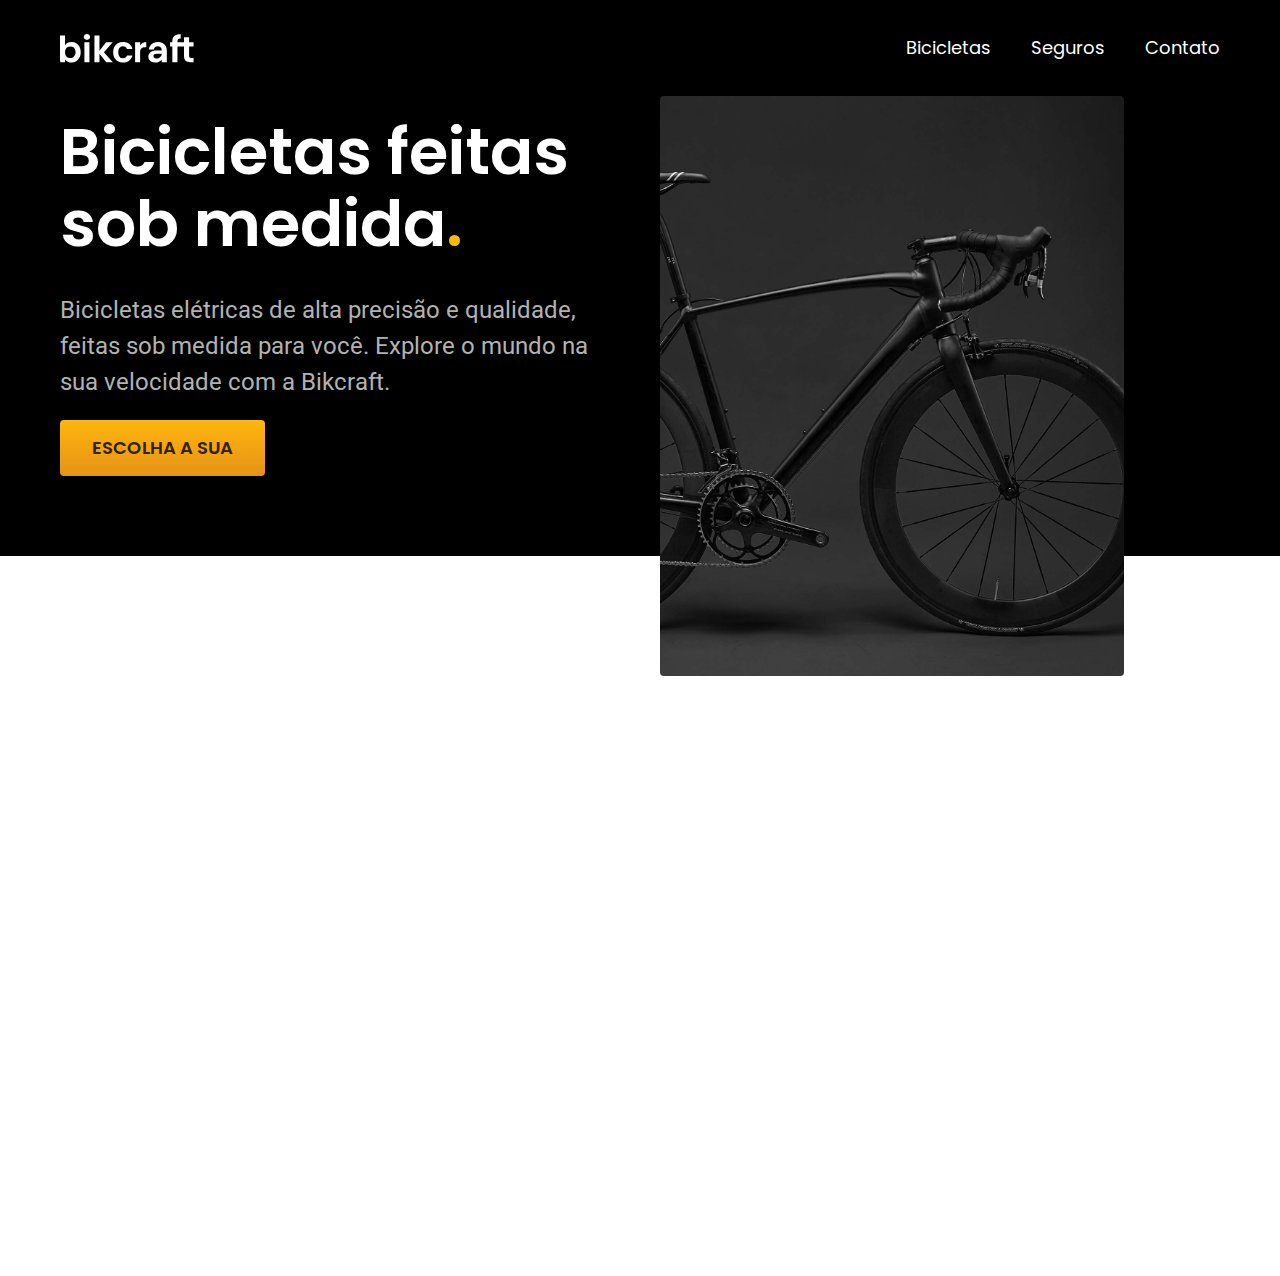
==== index.html @ 42b2ce9c "responsividade | classes utilitarias" ====
<!DOCTYPE html>

<html lang="pt-br">

<head>
  <meta charset="UTF-8">
  <meta name="viewport" content="width=device-width, initial-sacel=1.0">

  <title>Bikcraft - Bicicletas Elétricas</title>
  <meta name="description" content="Bicicletas elétricas de alta precisão e qualidade, feitas sob medida para o cliente. Explore o mundo na sua velocidade 
  com o Bikcraft.">

  <link rel="stylesheet" href="./css/style.css">
  <link rel="preconnect" href="https://fonts.googleapis.com">
  <link rel="preconnect" href="https://fonts.gstatic.com" crossorigin>
  <link href="https://fonts.googleapis.com/css2?family=Fira+Sans:wght@400;700&family=Open+Sans:ital,wght@1,300&family=Poppins:wght@400;600&family=Roboto:wght@400;500&display=swap" rel="stylesheet">
</head>

<body>
  <header class="header-bg">
    <div class="header">
      <a href="./">
        <img src="./img/bikcraft.svg" alt="Bikcraft">
      </a>
      <nav aria-label="primaria">
        <ul class="header-menu font-1-m cor-0">
          <li><a href="./bicicletas.html">Bicicletas</a></li>
          <li><a href="./seguros.html">Seguros</a></li>
          <li><a href="./contato.html">Contato</a></li>
        </ul>
      </nav>
    </div>
  </header>

  <main class="introducao-bg">
    <div class="introducao">
      <div class="introducao-conteudo">
        <h1 class="font-1-xxl cor-0">Bicicletas feitas sob medida<span class="cor-p1">.</span></h1>
        <p class="font-2-l cor-5">Bicicletas elétricas de alta precisão e qualidade, feitas sob medida para você. Explore o mundo na sua velocidade com a Bikcraft.</p>
        <a class="botao" href="./bicicletas">Escolha a sua</a>
      </div>
      <div>
        <img src="./img/fotos/introducao.jpg" alt="Bicicleta elétrica preta.">
      </div>
    </div>
  </main>

</body>

</html>
---- css/style.css ----
@import "./global/global.css";
@import "./utilidades/tipografia.css";
@import "./utilidades/cores.css";

@import "./global/header.css";

/* Utilidades */
@import "./utilidades/componentes.css";


/* Home */
@import "./home/introducao.css";
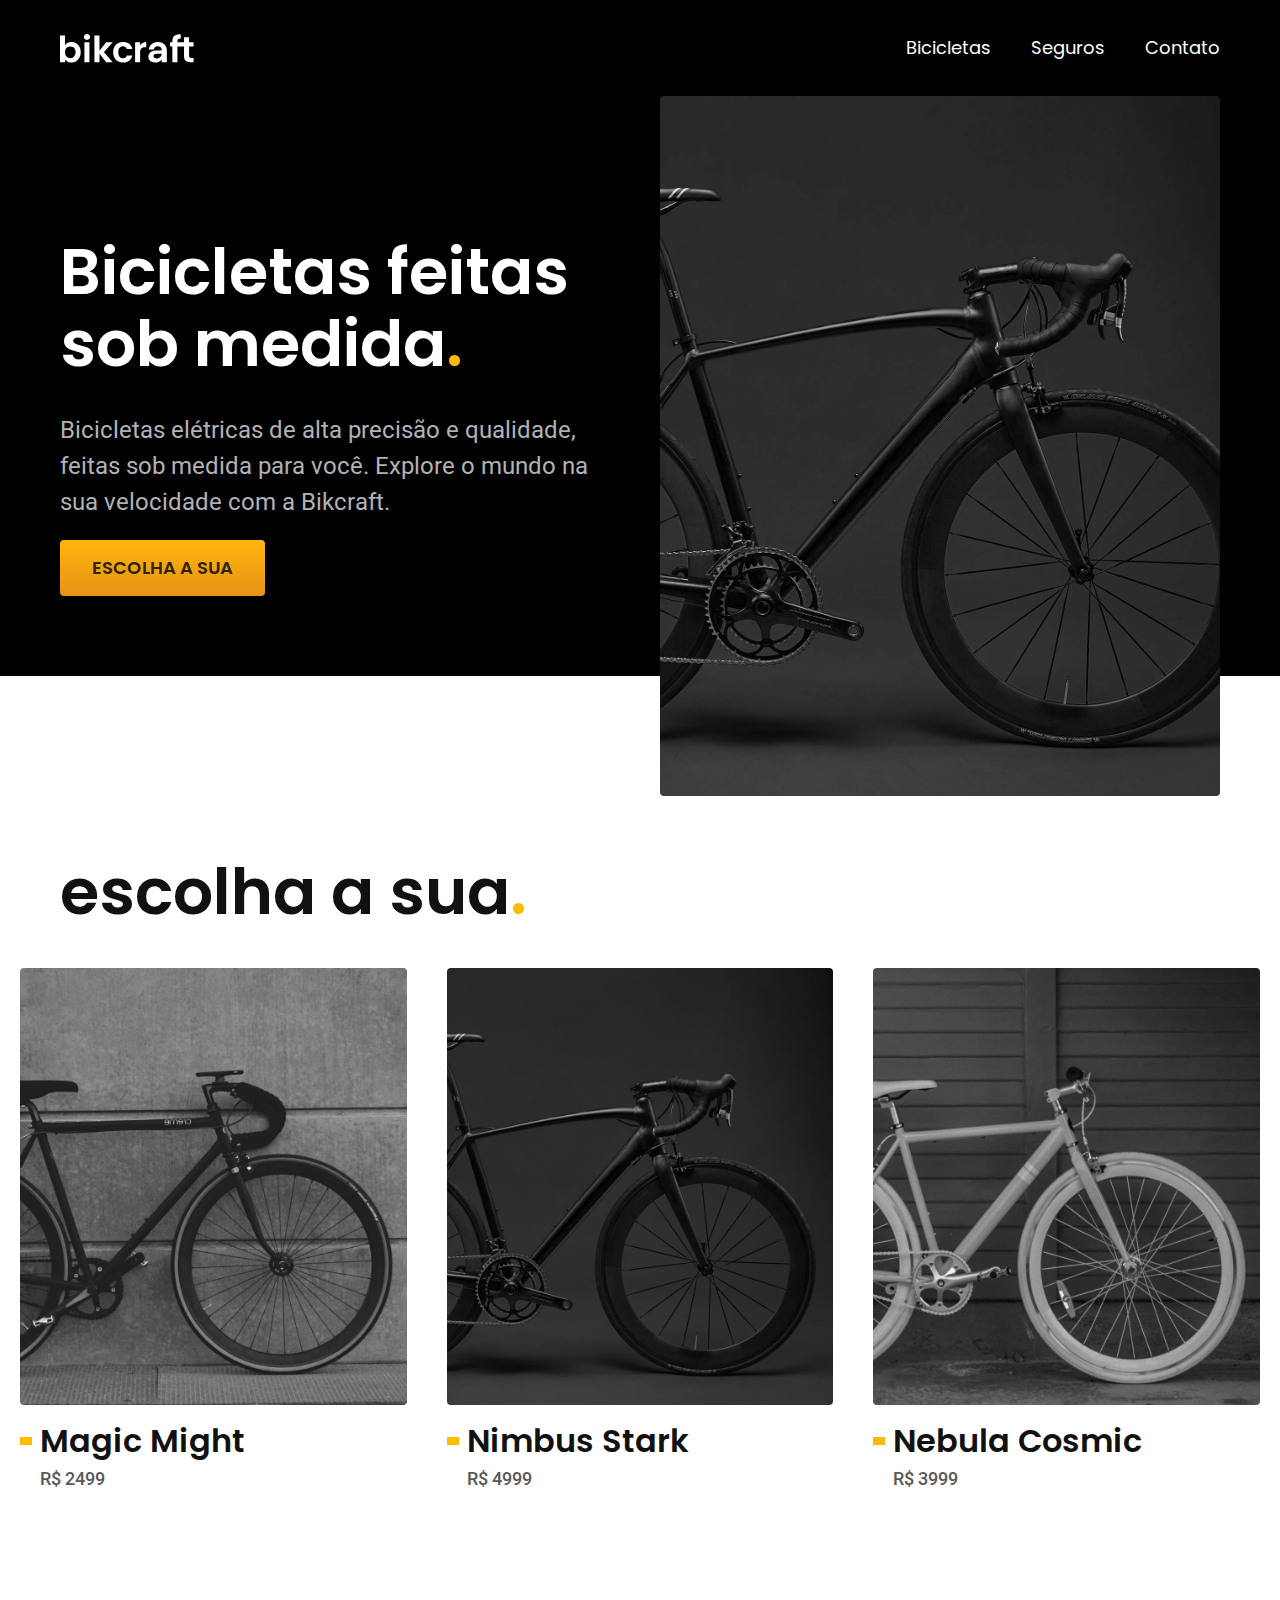
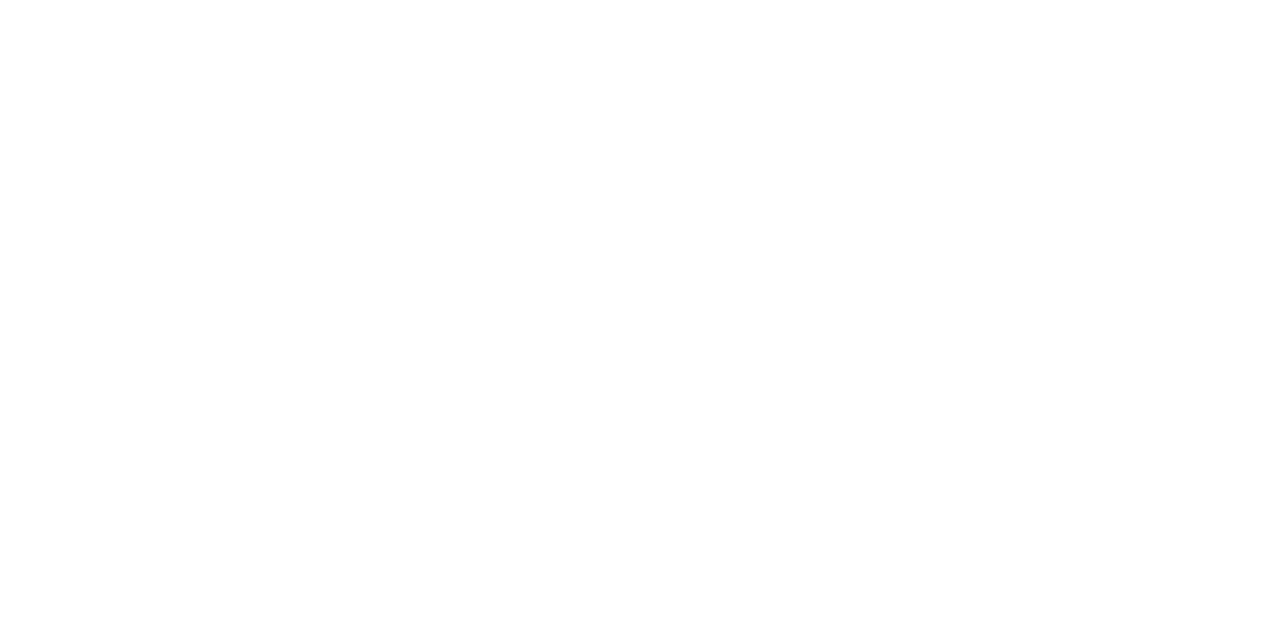
==== commit 31c403ea: "bicicletas-lista" ====
--- a/index.html
+++ b/index.html
@@ -45,6 +45,34 @@
     </div>
   </main>
 
+  <article class="bicicletas-lista">
+    <h2 class="font-1-xxl">escolha a sua<span class="cor-p1">.</span></h2>
+
+    <ul>
+      <li>
+        <a href="./bicicletas/magic.html">
+          <img src="./img/bicicletas/magic-home.jpg" alt="Bicicleta preta">
+          <h3 class="font-1-xl">Magic Might</h3>
+          <span class="font-2-m cor-8">R$ 2499</span>
+        </a>
+      </li>
+      <li>
+        <a href="./bicicletas/nimbus.html">
+          <img src="./img/bicicletas/nimbus-home.jpg" alt="Bicicleta preta">
+          <h3 class="font-1-xl">Nimbus Stark</h3>
+          <span class="font-2-m cor-8">R$ 4999</span>
+        </a>
+      </li>
+      <li>
+        <a href="./bicicletas/nebula.html">
+          <img src="./img/bicicletas/nebula-home.jpg" alt="Bicicleta preta">
+          <h3 class="font-1-xl">Nebula Cosmic</h3>
+          <span class="font-2-m cor-8">R$ 3999</span>
+        </a>
+      </li>
+    </ul>
+  </article>
+
 </body>
 
 </html>--- a/css/style.css
+++ b/css/style.css
@@ -7,6 +7,8 @@
 /* Utilidades */
 @import "./utilidades/componentes.css";
 
+/* Home */
+@import "./home/introducao.css";
 
-/* Home */
-@import "./home/introducao.css";+/* Bicicletas */
+@import "./bicicletas/bicicletas-lista.css"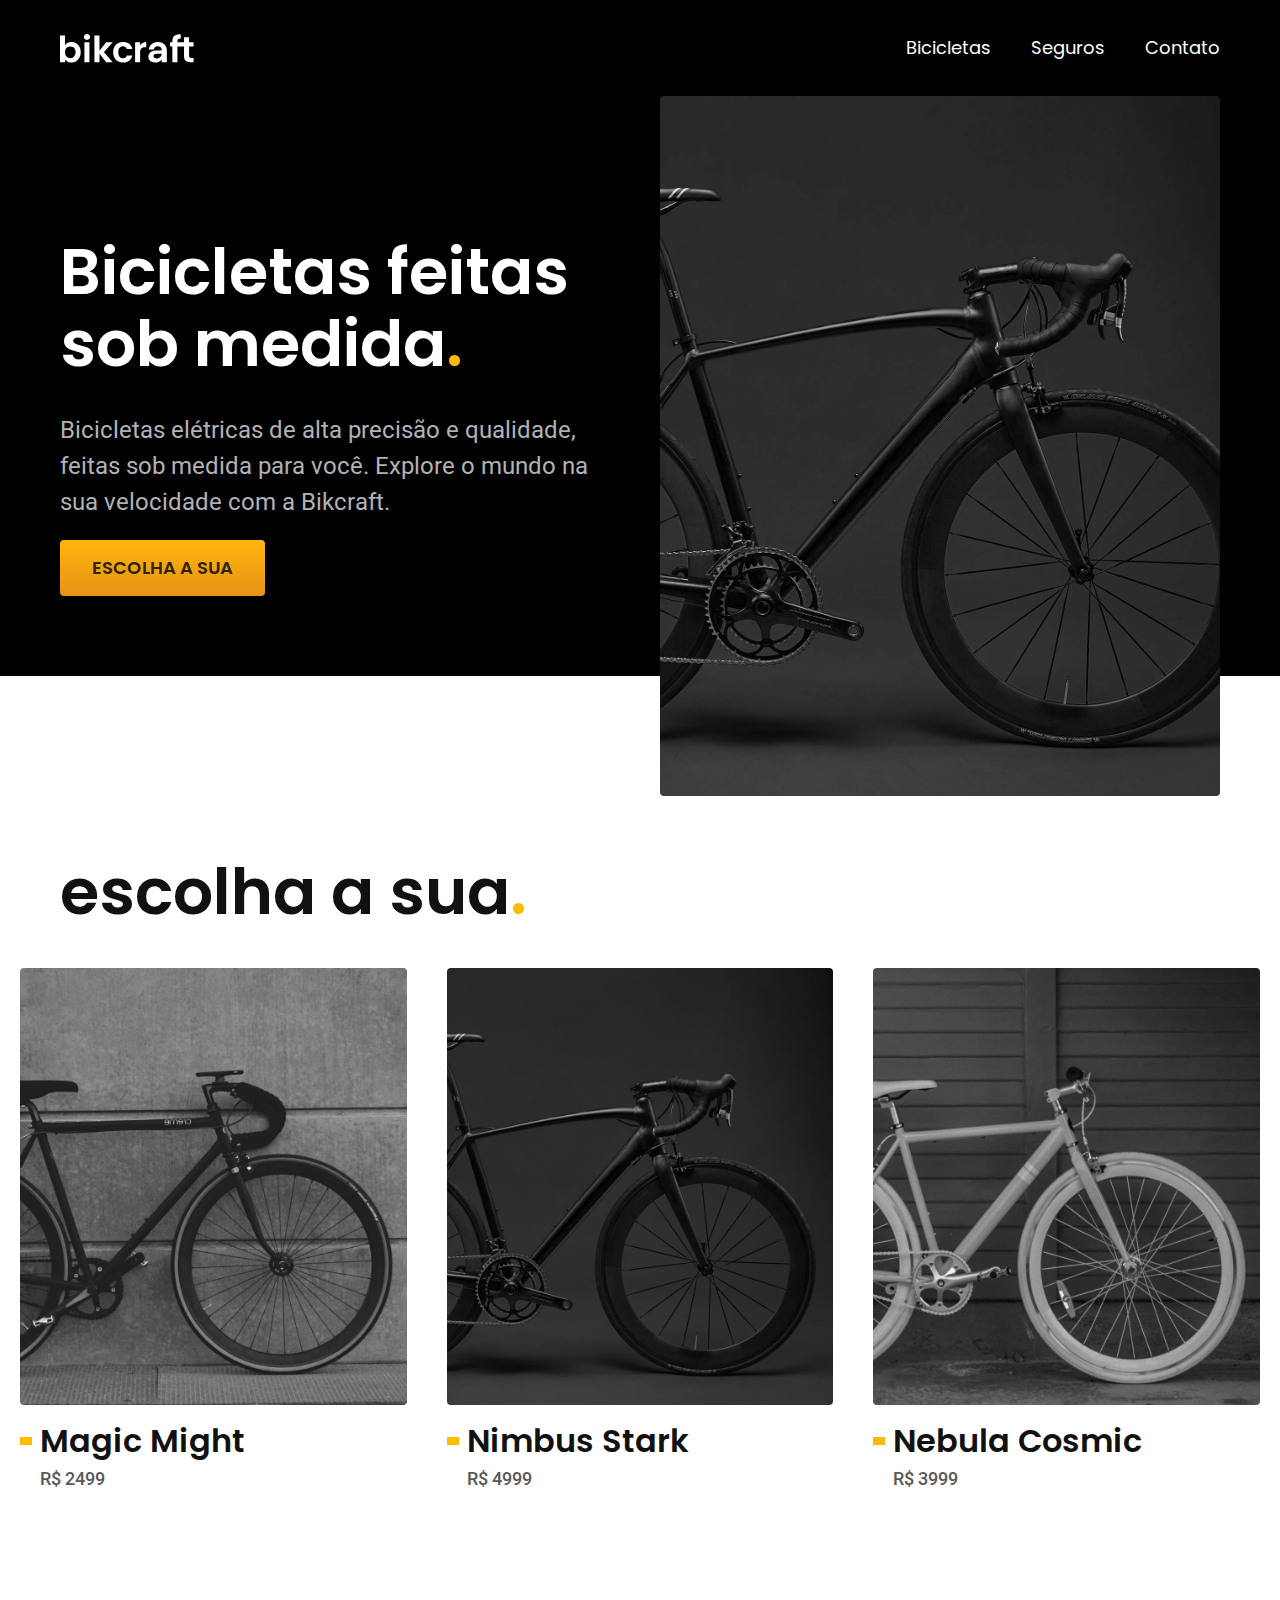
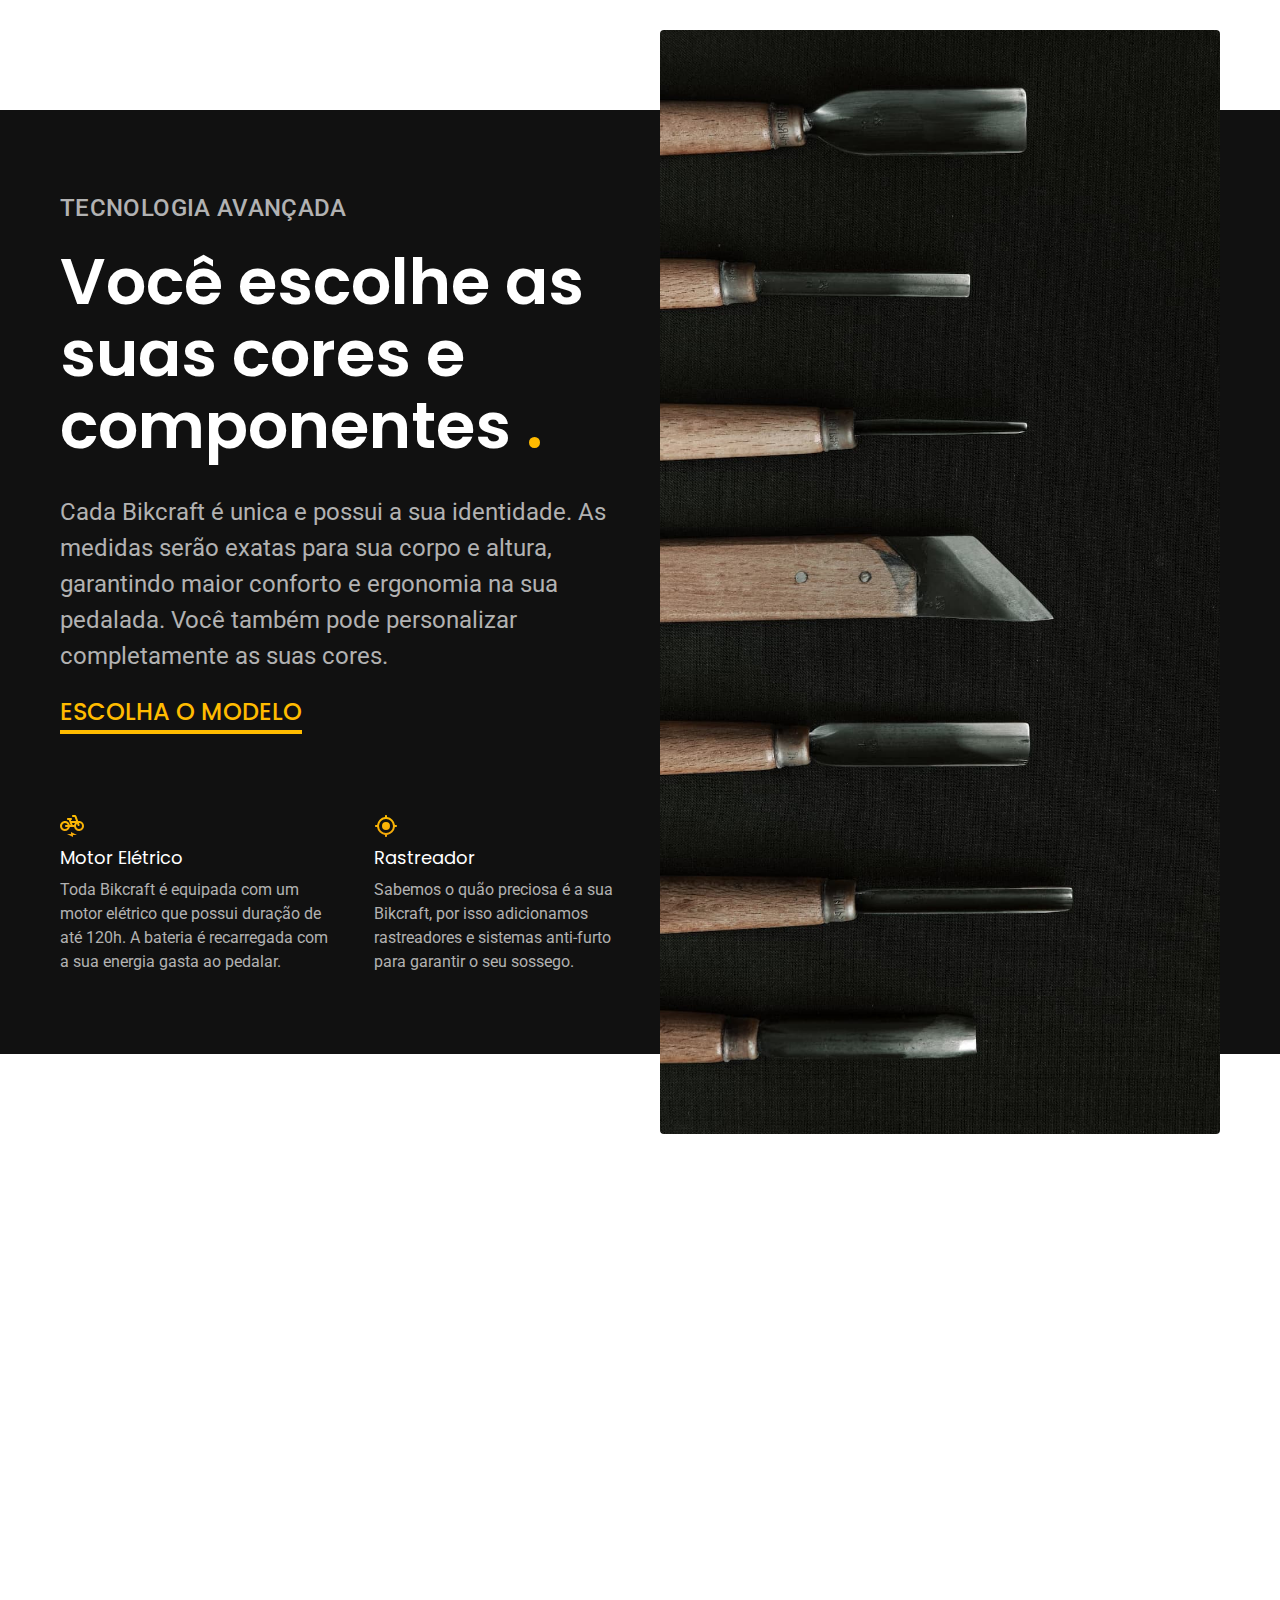
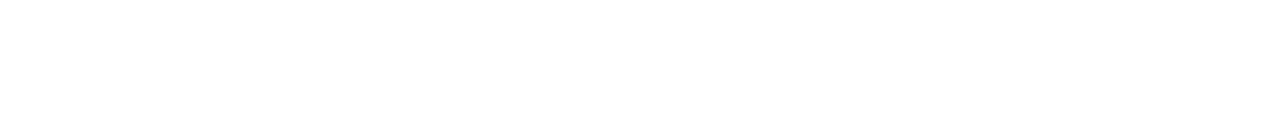
==== commit f182b1fc: "seção tecnologia" ====
--- a/index.html
+++ b/index.html
@@ -18,7 +18,7 @@
 
 <body>
   <header class="header-bg">
-    <div class="header">
+    <div class="header container">
       <a href="./">
         <img src="./img/bikcraft.svg" alt="Bikcraft">
       </a>
@@ -33,7 +33,7 @@
   </header>
 
   <main class="introducao-bg">
-    <div class="introducao">
+    <div class="container introducao">
       <div class="introducao-conteudo">
         <h1 class="font-1-xxl cor-0">Bicicletas feitas sob medida<span class="cor-p1">.</span></h1>
         <p class="font-2-l cor-5">Bicicletas elétricas de alta precisão e qualidade, feitas sob medida para você. Explore o mundo na sua velocidade com a Bikcraft.</p>
@@ -46,7 +46,7 @@
   </main>
 
   <article class="bicicletas-lista">
-    <h2 class="font-1-xxl">escolha a sua<span class="cor-p1">.</span></h2>
+    <h2 class="container font-1-xxl">escolha a sua<span class="cor-p1">.</span></h2>
 
     <ul>
       <li>
@@ -73,6 +73,33 @@
     </ul>
   </article>
 
+  <article class="tecnologia-bg">
+    <div class="tecnologia container">
+      <div class="tecnologia-conteudo">
+        <span class="font-2-l-b cor-5">Tecnologia Avançada</span>
+        <h2 class="font-1-xxl cor-0">Você escolhe as suas cores e componentes <span class="cor-p1">.</span></h2>
+        <p class="font-2-l cor-5">Cada Bikcraft é unica e possui a sua identidade. As medidas serão exatas para sua corpo e altura, garantindo maior conforto e ergonomia na sua pedalada. Você também pode personalizar completamente as suas cores.</p>
+        <a class="link" href="./bicicletas.html">Escolha o modelo</a>
+        <div class="tecnologia-vantagens">
+          <div>
+            <img src="./img/icones/eletrica.svg" alt="">
+            <h3 class="font-1-m cor-0">Motor Elétrico</h3>
+            <p class="font-2-s cor-5">Toda Bikcraft é equipada com um motor elétrico que possui duração de até 120h. A bateria é recarregada com a sua energia gasta ao pedalar.</p>
+          </div>
+          <div>
+            <img src="./img/icones/rastreador.svg" alt="">
+            <h3 class="font-1-m cor-0">Rastreador</h3>
+            <p class="font-2-s cor-5">Sabemos o quão preciosa é a sua Bikcraft, por isso adicionamos rastreadores e sistemas anti-furto para garantir o seu sossego.</p>
+          </div>
+        </div>
+      </div>
+      <div class="tecnologia-imagem">
+        <img src="./img/fotos/tecnologia.jpg" alt="">
+      </div>
+    </div>
+
+  </article>
+
 </body>
 
 </html>--- a/css/style.css
+++ b/css/style.css
@@ -9,6 +9,7 @@
 
 /* Home */
 @import "./home/introducao.css";
+@import "./home/tecnologia.css";
 
 /* Bicicletas */
-@import "./bicicletas/bicicletas-lista.css"+@import "./bicicletas/bicicletas-lista.css";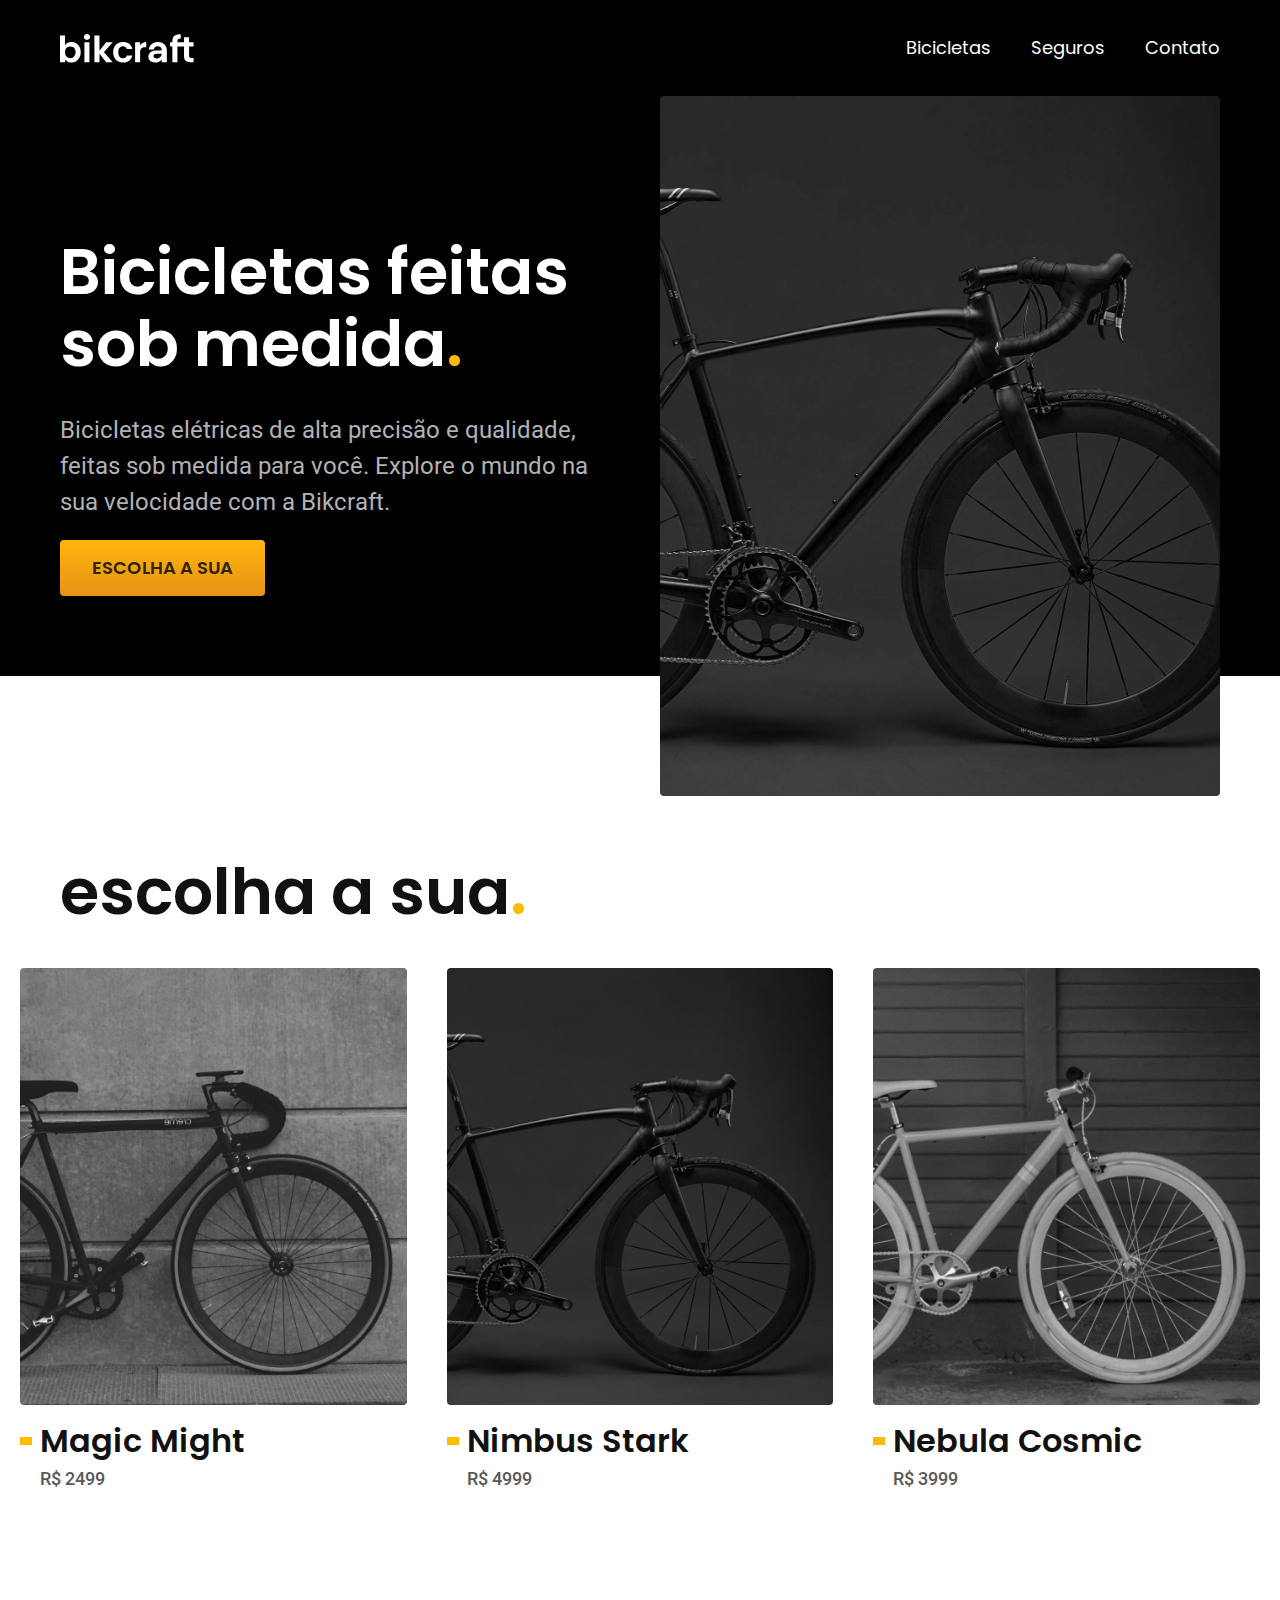
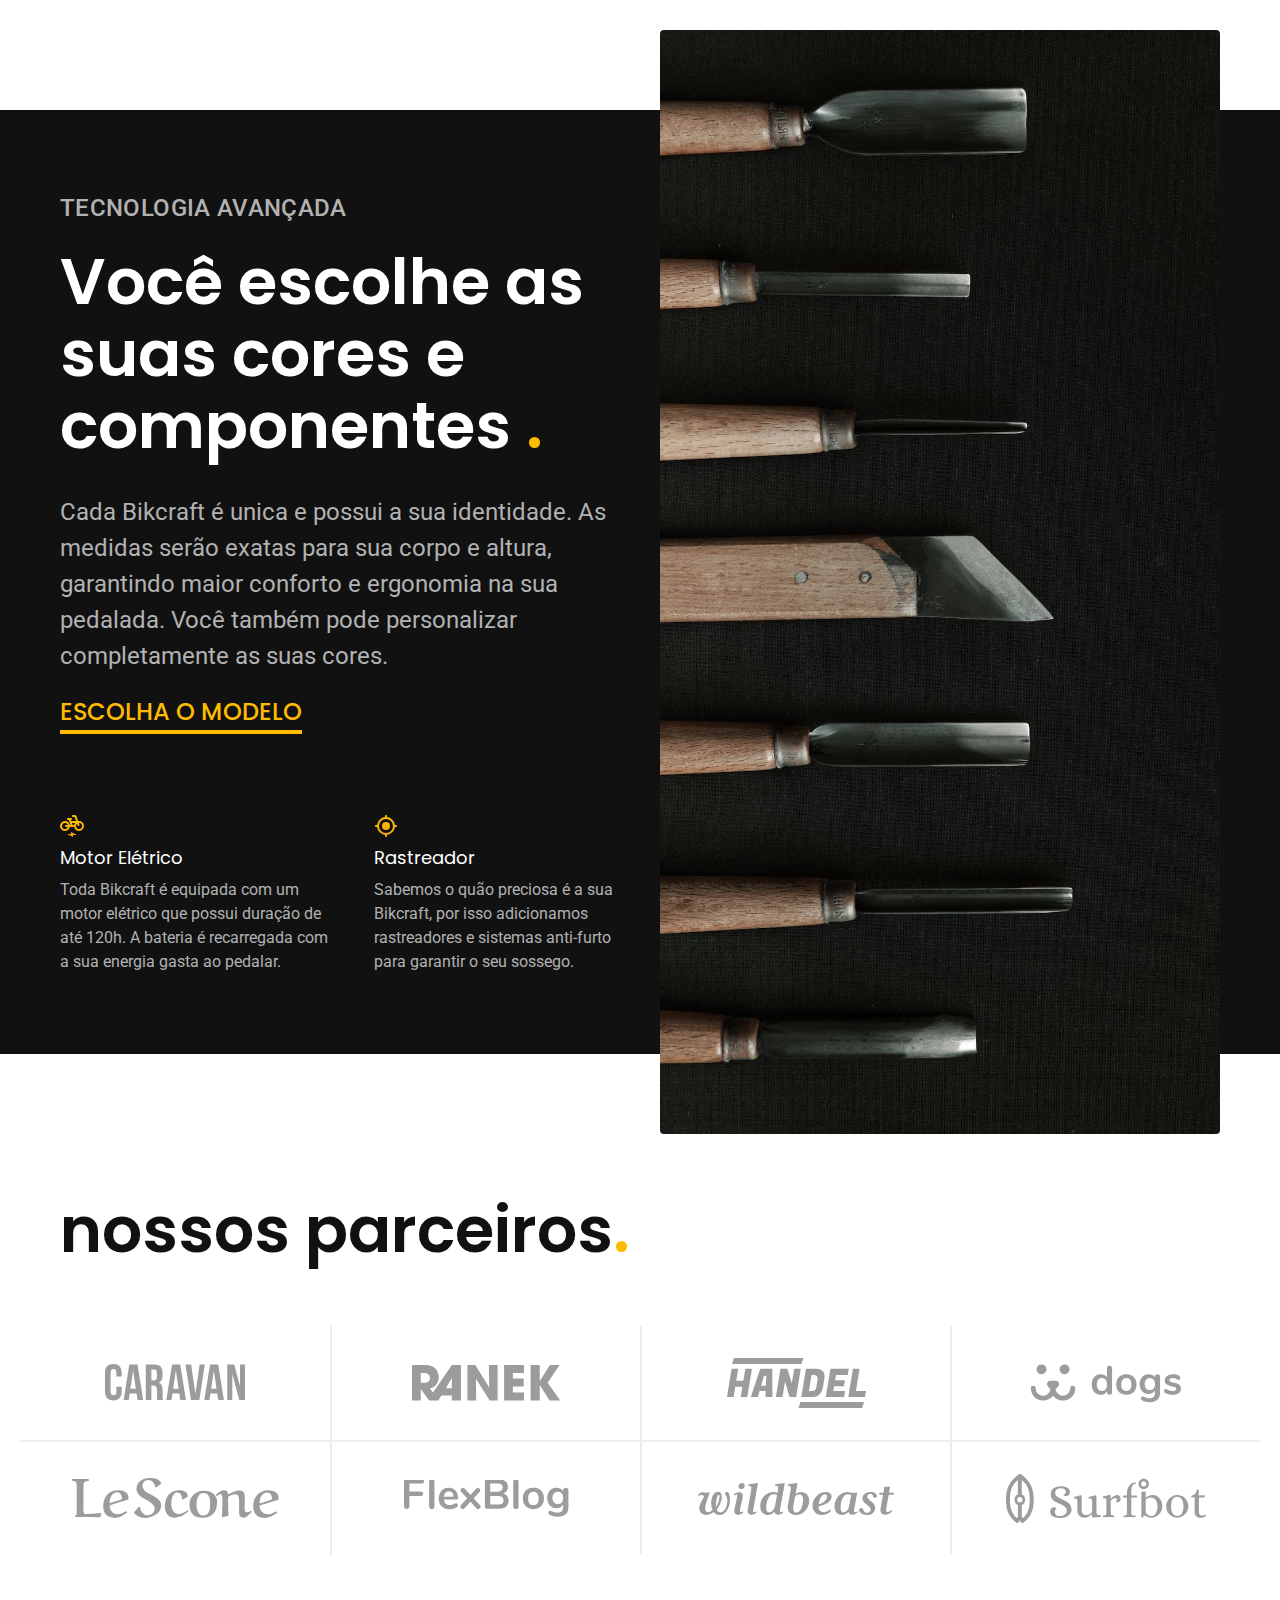
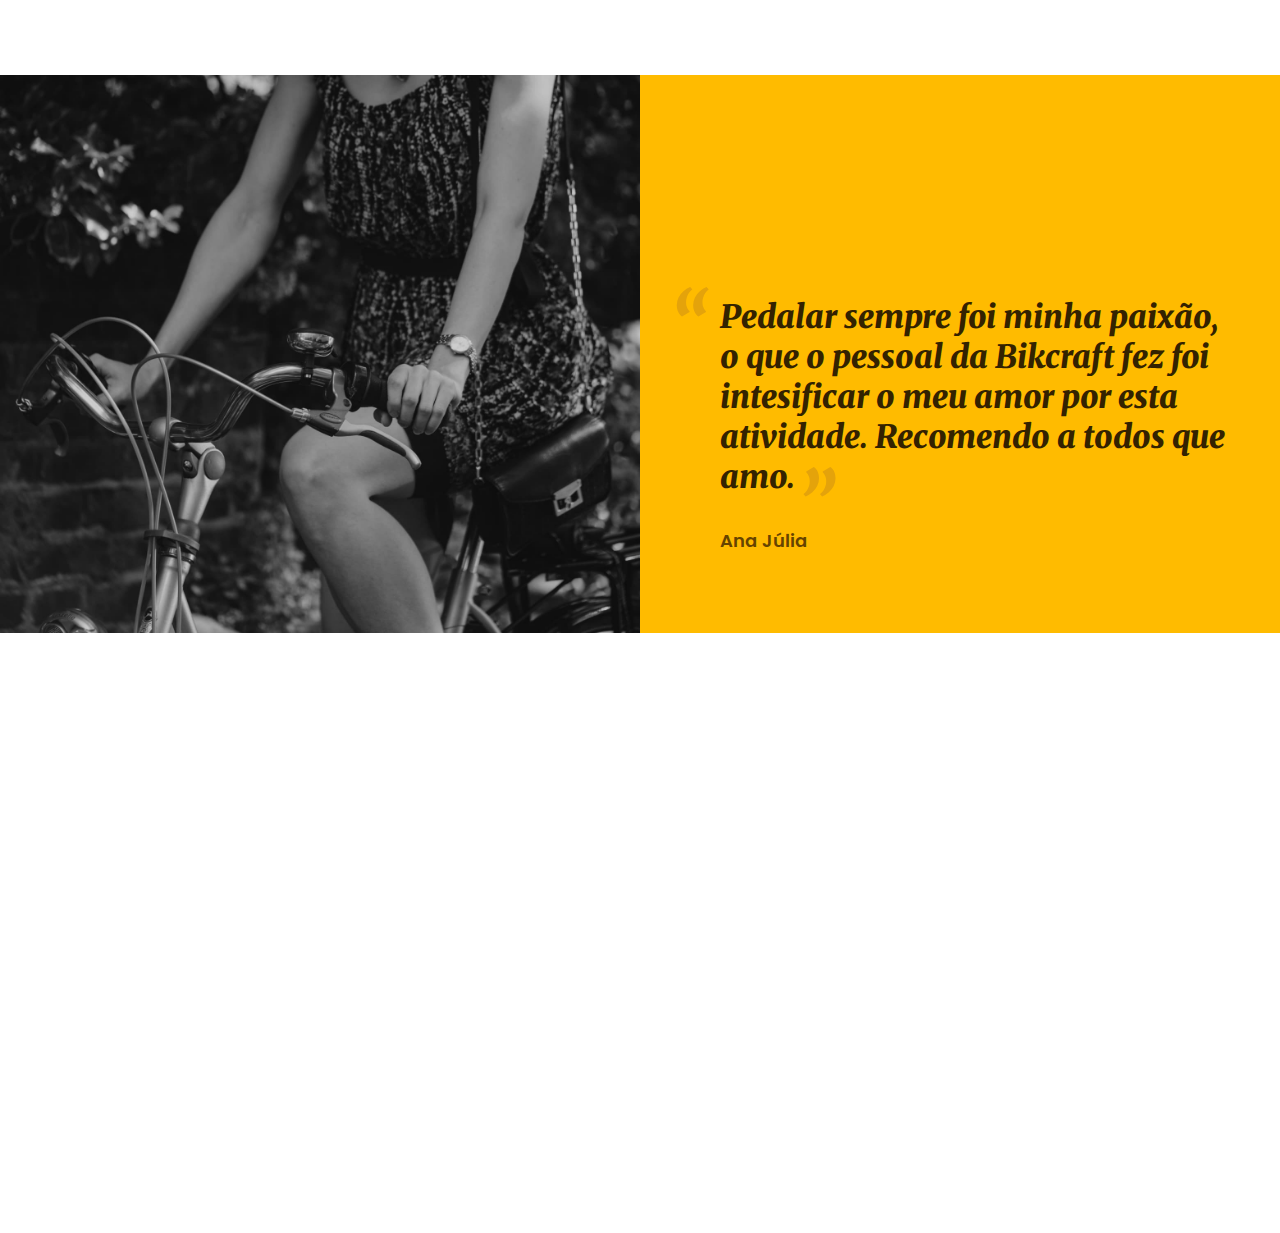
==== commit 4424b932: "seção parceiros e depoimento" ====
--- a/index.html
+++ b/index.html
@@ -13,7 +13,7 @@
   <link rel="stylesheet" href="./css/style.css">
   <link rel="preconnect" href="https://fonts.googleapis.com">
   <link rel="preconnect" href="https://fonts.gstatic.com" crossorigin>
-  <link href="https://fonts.googleapis.com/css2?family=Fira+Sans:wght@400;700&family=Open+Sans:ital,wght@1,300&family=Poppins:wght@400;600&family=Roboto:wght@400;500&display=swap" rel="stylesheet">
+  <link href="https://fonts.googleapis.com/css2?family=Fira+Sans:wght@400;700&family=Merriweather:ital,wght@1,900&family=Open+Sans:ital,wght@1,300&family=Poppins:wght@400;600&family=Roboto:wght@400;500&display=swap" rel="stylesheet">
 </head>
 
 <body>
@@ -97,8 +97,33 @@
         <img src="./img/fotos/tecnologia.jpg" alt="">
       </div>
     </div>
+  </article>
 
-  </article>
+  <section class="parceiros" aria-label="Nossos Parceiros">
+    <h2 class="container font-1-xxl">nossos parceiros<span class="cor-p1">.</span></h2>
+    <ul>
+      <li><img src="./img/parceiros/caravan.svg" alt="caravan"></li>
+      <li><img src="./img/parceiros/ranek.svg" alt="ranek.svg"></li>
+      <li><img src="./img/parceiros/handel.svg" alt="handel.svg"></li>
+      <li><img src="./img/parceiros/dogs.svg" alt="dogs.svg"></li>
+      <li><img src="./img/parceiros/lescone.svg" alt="lescone"></li>
+      <li><img src="./img/parceiros/flexblog.svg" alt="flexblog"></li>
+      <li><img src="./img/parceiros/wildbeast.svg" alt="wildbeast"></li>
+      <li><img src="./img/parceiros/surfbot.svg" alt="surfbot.svg"></li>
+    </ul>
+  </section>
+
+  <section class="depoimento" aria-label="Depoimento">
+    <div>
+      <img src="./img/fotos/depoimento.jpg" alt="Pessoa pedalando uma bicicleta Bikcraft">
+    </div>
+    <div class="depoimento-conteudo">
+      <blockquote class="font-1-xl cor-p5">
+        <p>Pedalar sempre foi minha paixão, o que o pessoal da Bikcraft fez foi intesificar o meu amor por esta atividade. Recomendo a todos que amo.</p>
+      </blockquote>
+      <span class="font-1-m-b cor-p4">Ana Júlia</span>
+    </div>
+  </section>
 
 </body>
 
--- a/css/style.css
+++ b/css/style.css
@@ -10,6 +10,8 @@
 /* Home */
 @import "./home/introducao.css";
 @import "./home/tecnologia.css";
+@import "./home/parceiros.css";
+@import "./home/depoimento.css";
 
 /* Bicicletas */
-@import "./bicicletas/bicicletas-lista.css";+@import "./bicicletas/bicicletas-lista.css";
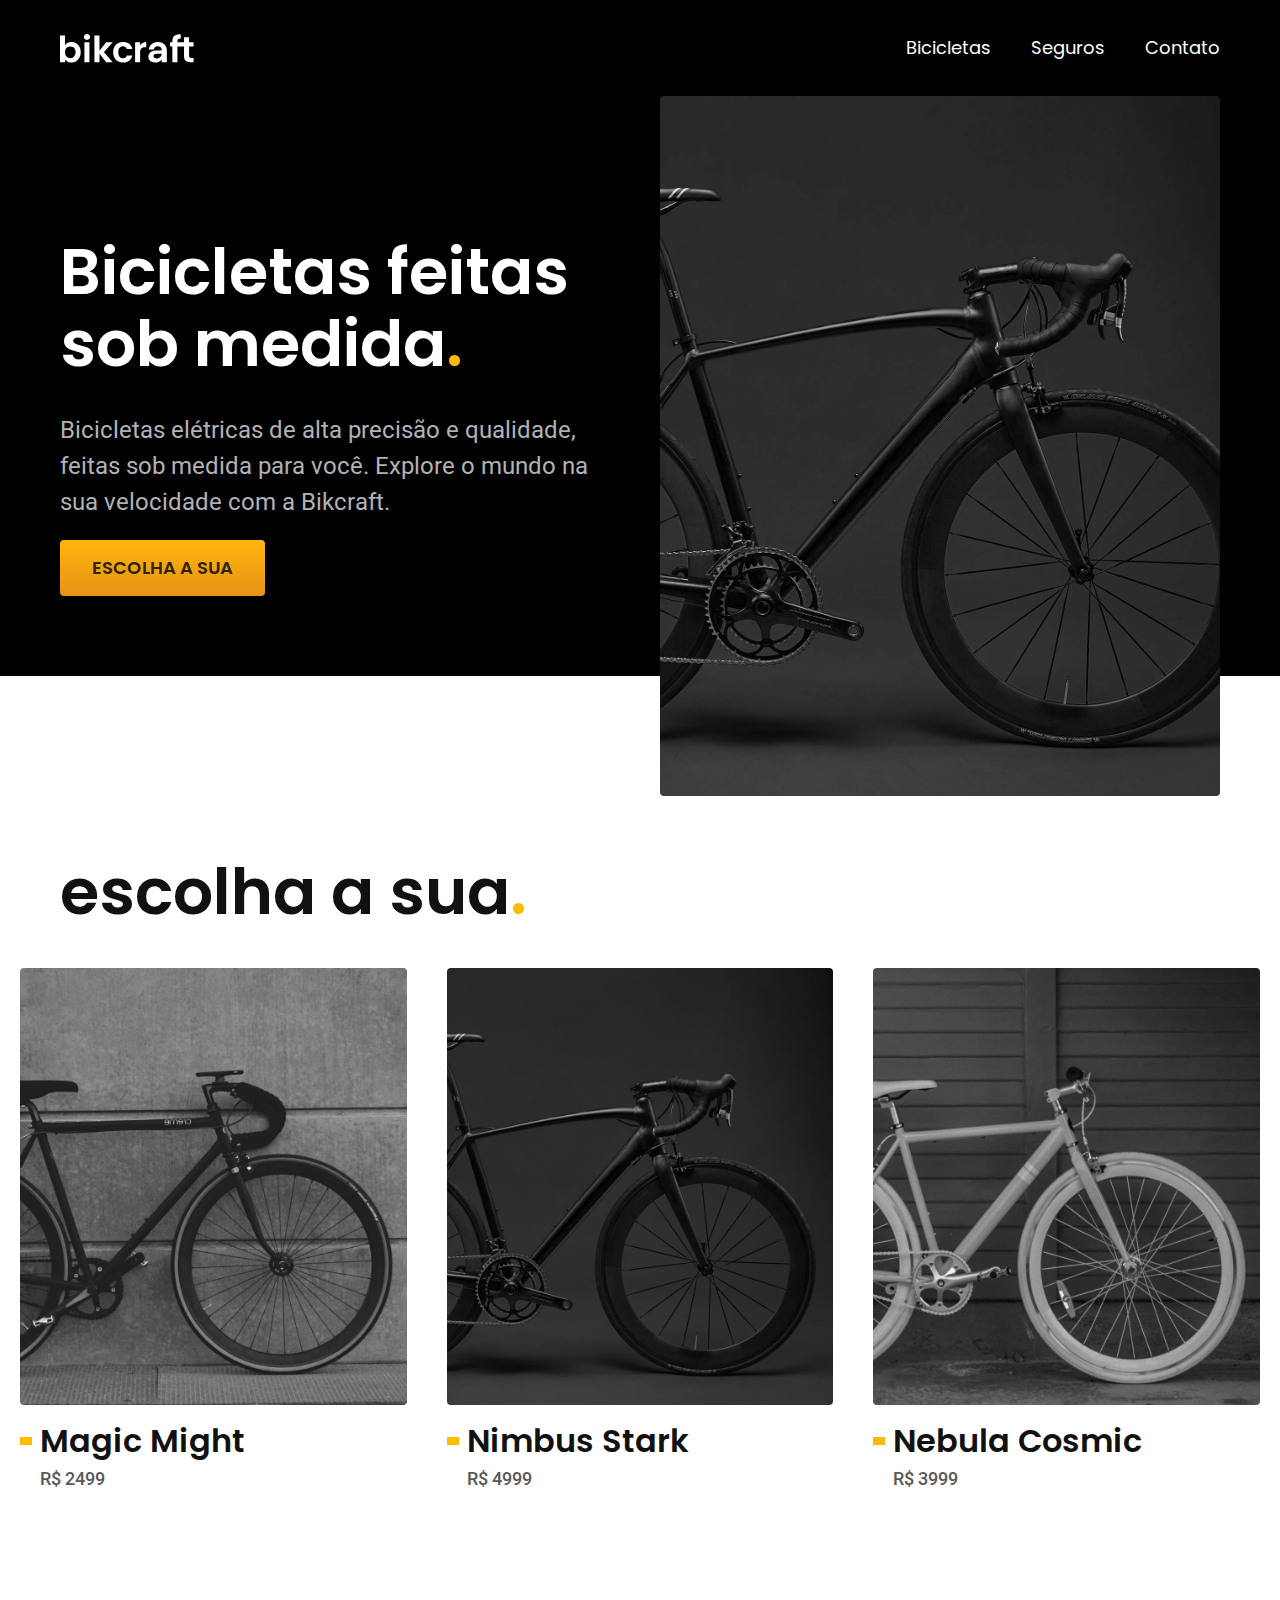
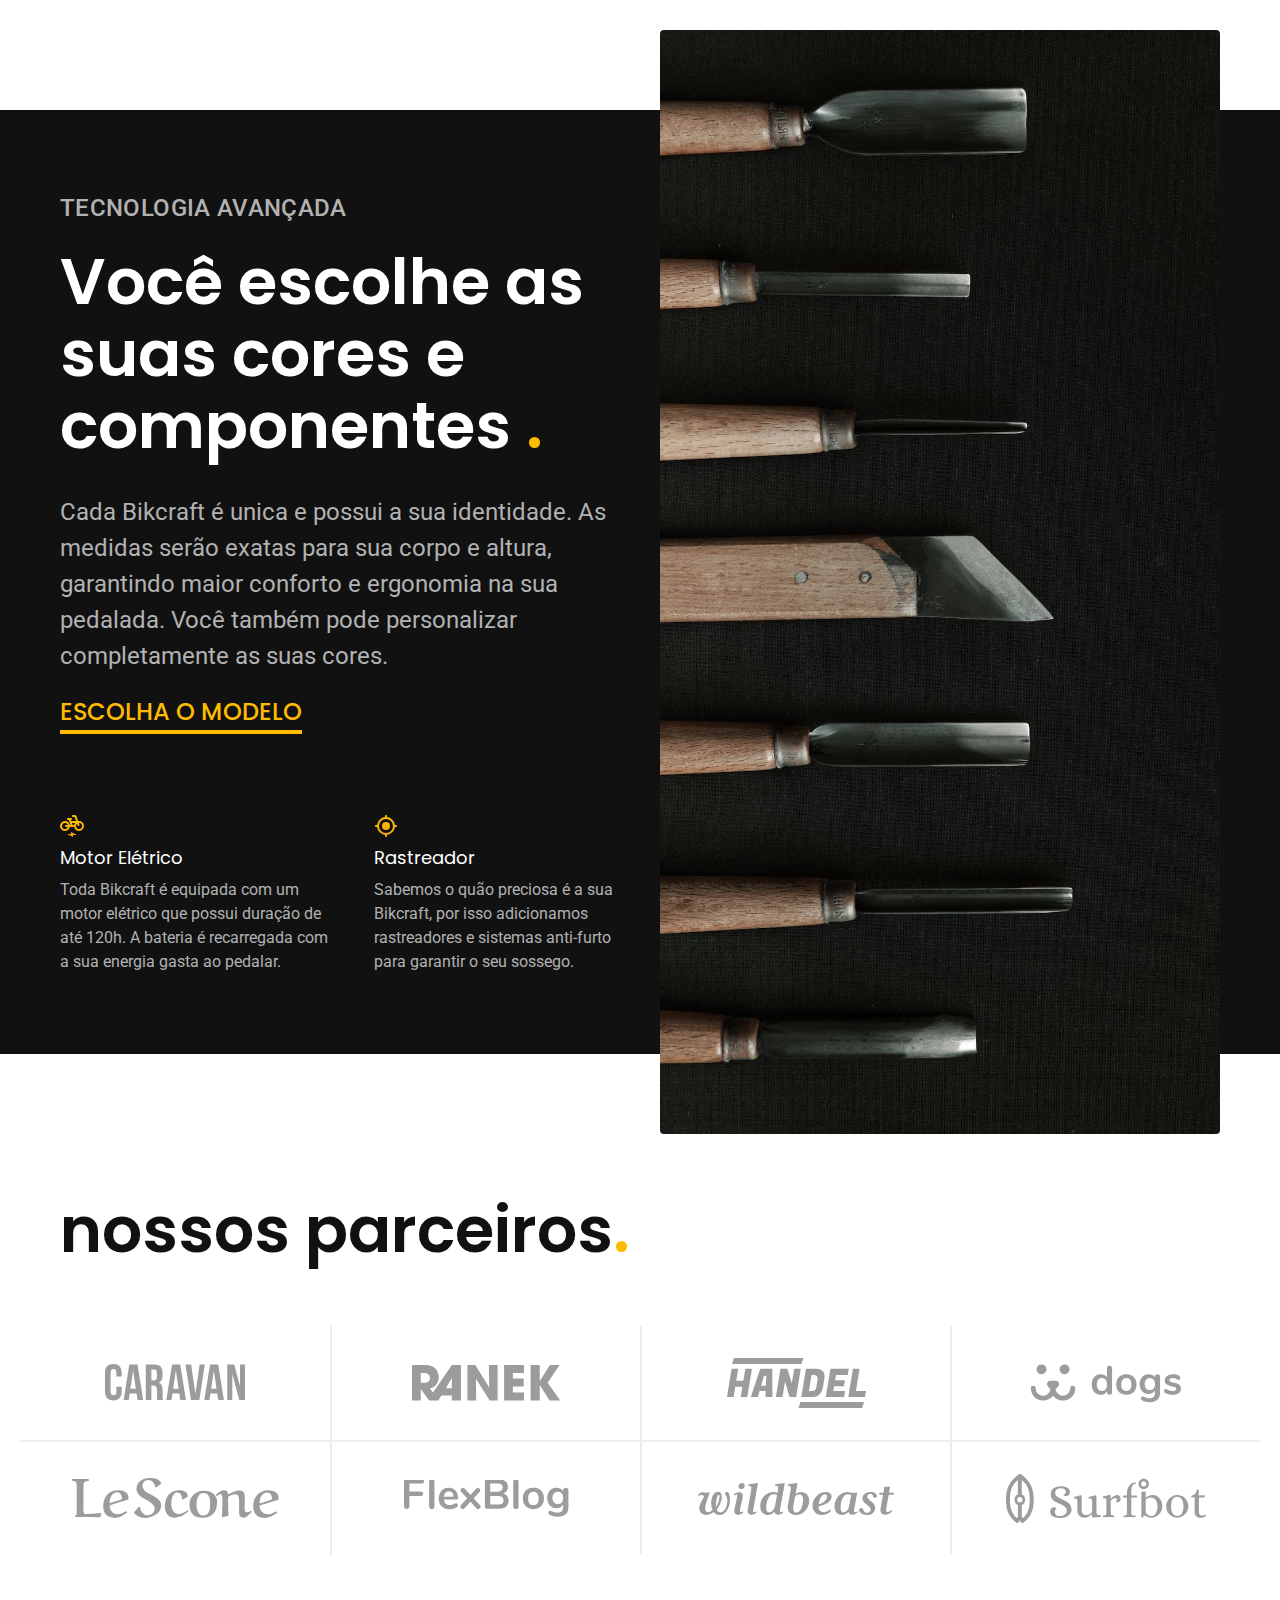
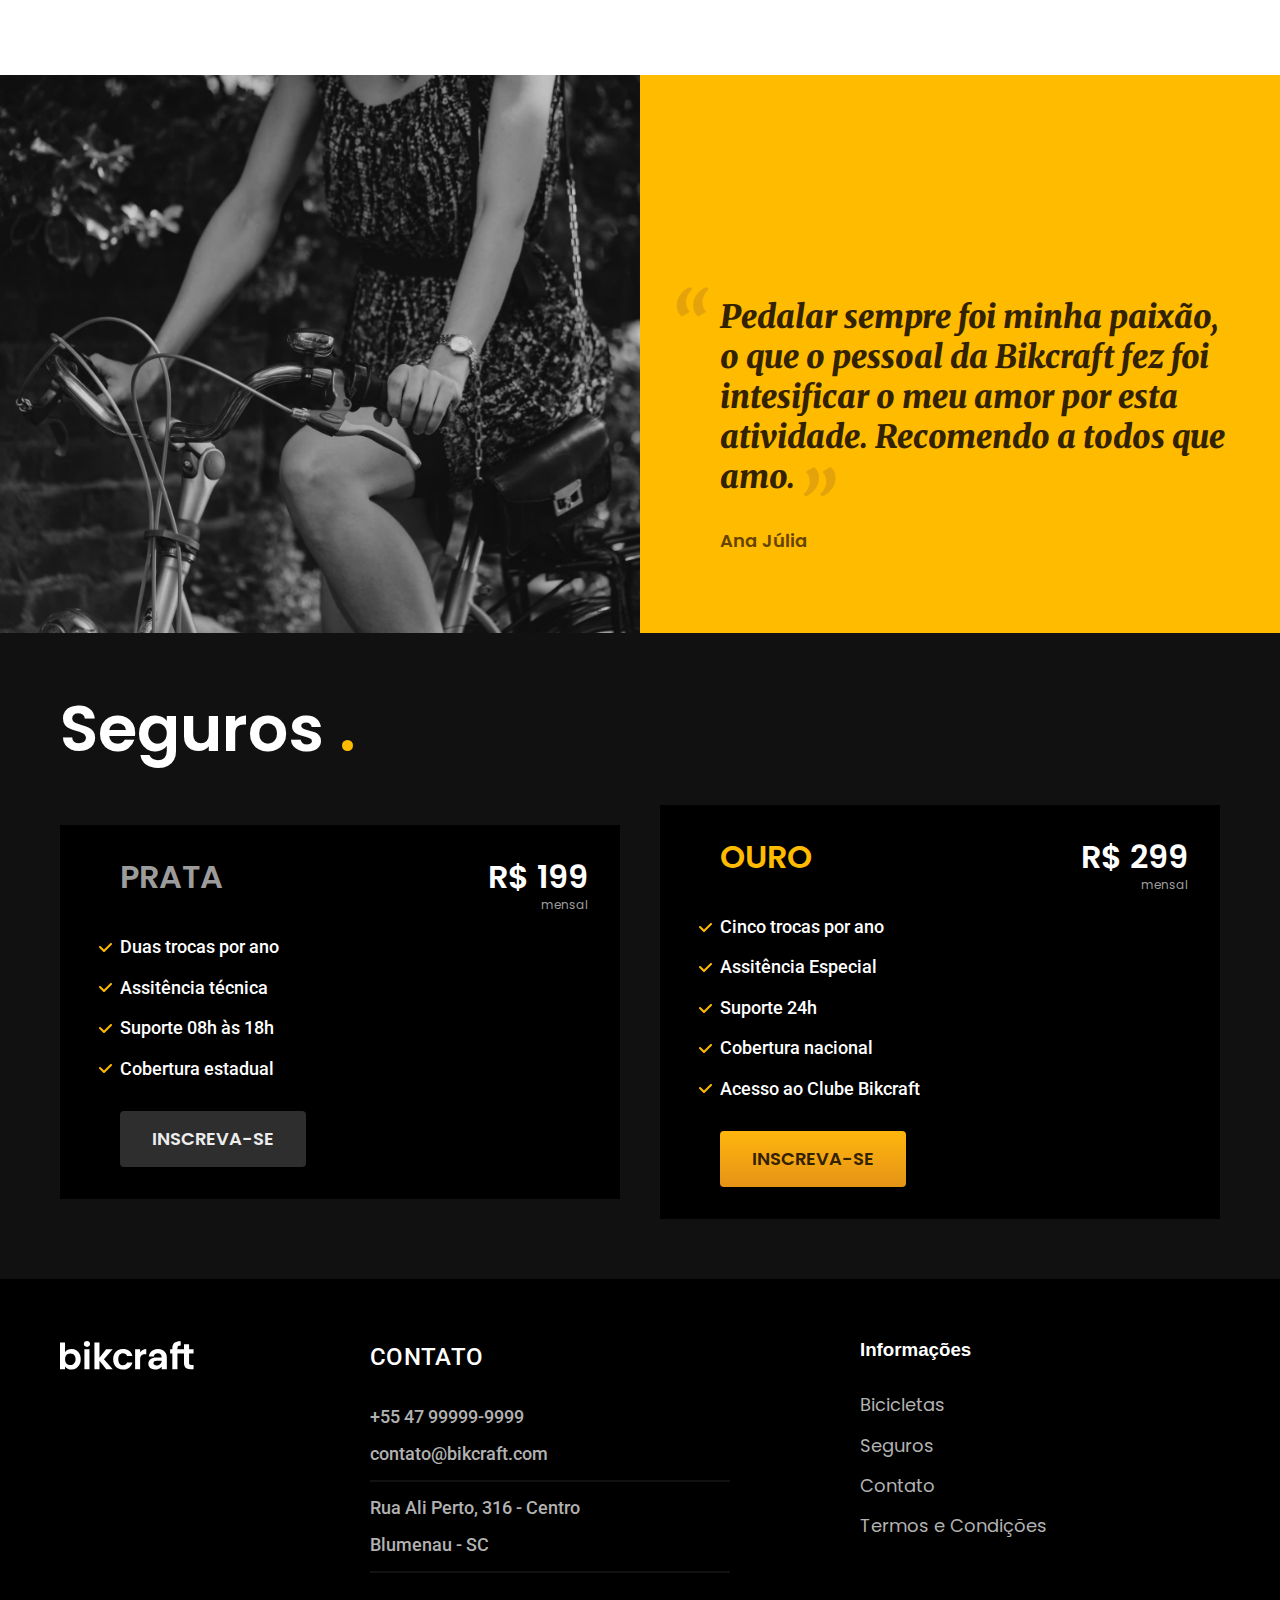
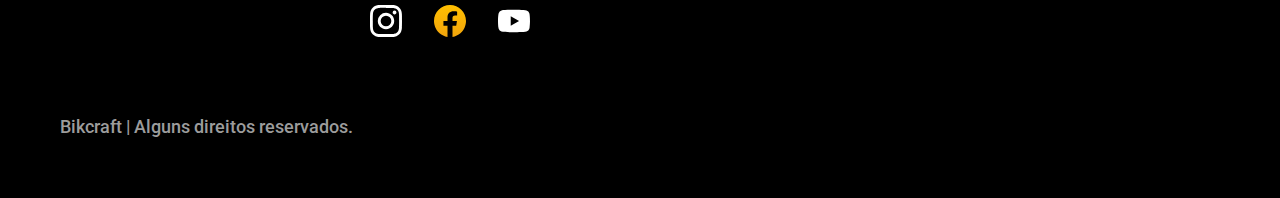
==== commit 49caedf7: "seções seguro | footer" ====
--- a/index.html
+++ b/index.html
@@ -125,6 +125,77 @@
     </div>
   </section>
 
+  <article class="seguros-bg">
+    <div class="seguros container">
+      <h2 class="font-1-xxl cor-0">Seguros <span class="cor-p1">.</span></h2>
+
+      <div class="seguros-item">
+        <h3 class="font-1-xl cor-6">PRATA</h3>
+        <span class="font-1-xl cor-0">R$ 199<span class="font-1-xs cor-6">mensal</span>
+        </span>
+        <ul class="font-2-m cor-0">
+          <li>Duas trocas por ano</li>
+          <li>Assitência técnica</li>
+          <li>Suporte 08h às 18h</li>
+          <li>Cobertura estadual</li>
+        </ul>
+        <a class="botao secundario" href="./orcamento.html">Inscreva-se</a>
+      </div>
+
+      <div class="seguros-item">
+        <h3 class="font-1-xl cor-p1">OURO</h3>
+        <span class="font-1-xl cor-0">R$ 299<span class="font-1-xs cor-6">mensal</span>
+        </span>
+        <ul class="font-2-m cor-0">
+          <li>Cinco trocas por ano</li>
+          <li>Assitência Especial</li>
+          <li>Suporte 24h</li>
+          <li>Cobertura nacional</li>
+          <li>Acesso ao Clube Bikcraft</li>
+        </ul>
+        <a class="botao" href="./orcamento.html">Inscreva-se</a>
+      </div>
+    </div>
+  </article>
+
+  <footer class="footer-bg">
+    <div class="footer container">
+      <img src="./img/bikcraft.svg" alt="Bikcraft">
+      <div class="footer-contato">
+        <h3 class="font-2-l-b cor-0">Contato</h3>
+        <ul class="font-2-m cor-5">
+          <li><a href="tel:+5547999999999">+55 47 99999-9999</a></li>
+          <li><a href="mailto:contato@bikcraft.com">contato@bikcraft.com</a></li>
+          <li>Rua Ali Perto, 316 - Centro</li>
+          <li>Blumenau - SC</li>
+        </ul>
+        <div class="footer-redes">
+          <a href="./">
+            <img src="./img/redes/instagram.svg" alt="Instagram">
+          </a>
+          <a href="./">
+            <img src="./img/redes/facebook-p.svg" alt="Facebook">
+          </a>
+          <a href="./">
+            <img src="./img/redes/youtube.svg" alt="YouTube">
+          </a>
+        </div>
+
+      </div>
+      <div class="footer-informacoes">
+        <h3 class="font-2-1-b cor-0">Informações</h3>
+        <nav>
+          <ul class="font-1-m cor-5">
+            <li><a href="./bicicletas.html">Bicicletas</a></li>
+            <li><a href="./seguros.html">Seguros</a></li>
+            <li><a href="./contato.html">Contato</a></li>
+            <li><a href="./termos.html">Termos e Condições</a></li>
+          </ul>
+        </nav>
+      </div>
+      <p class="footer-copy font-2-m cor-6">Bikcraft | Alguns direitos reservados.</p>
+    </div>
+  </footer>
 </body>
 
 </html>--- a/css/style.css
+++ b/css/style.css
@@ -3,6 +3,7 @@
 @import "./utilidades/cores.css";
 
 @import "./global/header.css";
+@import "./global/footer.css";
 
 /* Utilidades */
 @import "./utilidades/componentes.css";
@@ -15,3 +16,6 @@
 
 /* Bicicletas */
 @import "./bicicletas/bicicletas-lista.css";
+
+/* Seguros */
+@import "./seguros/seguros.css";
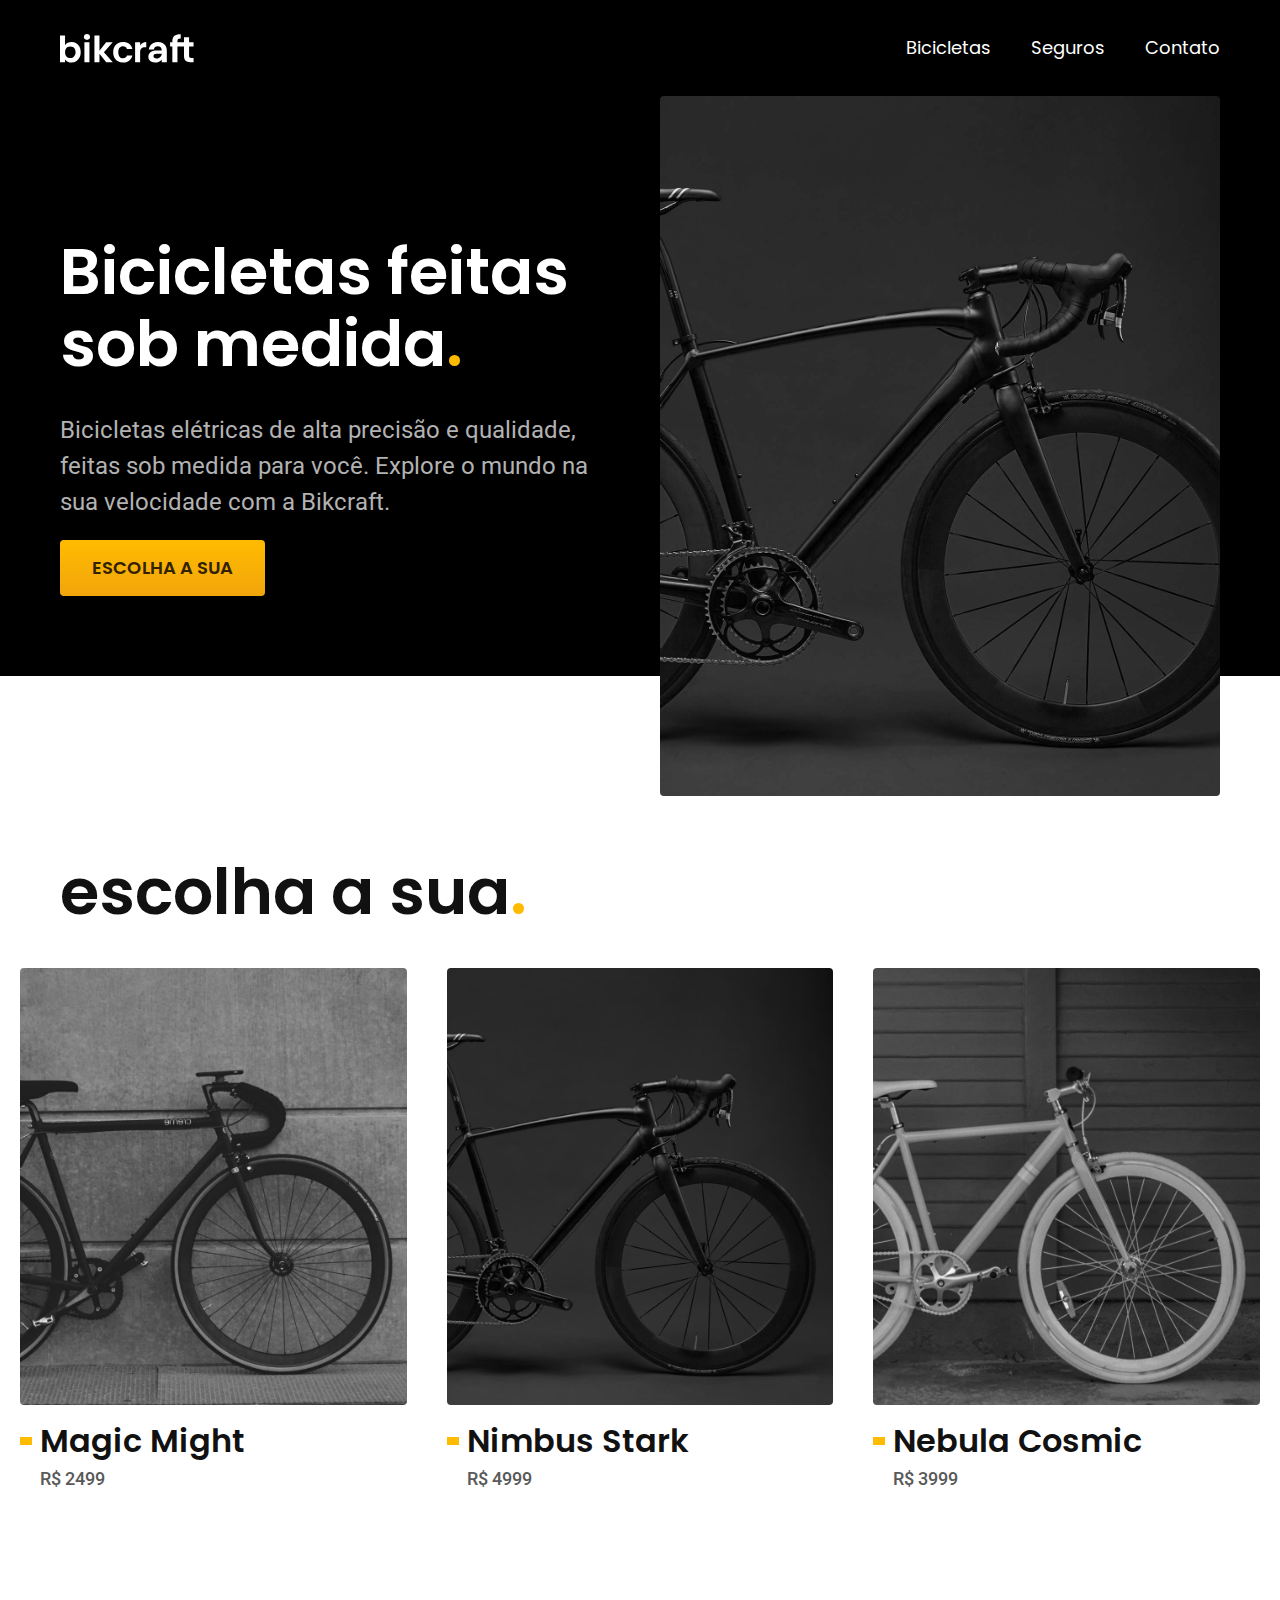
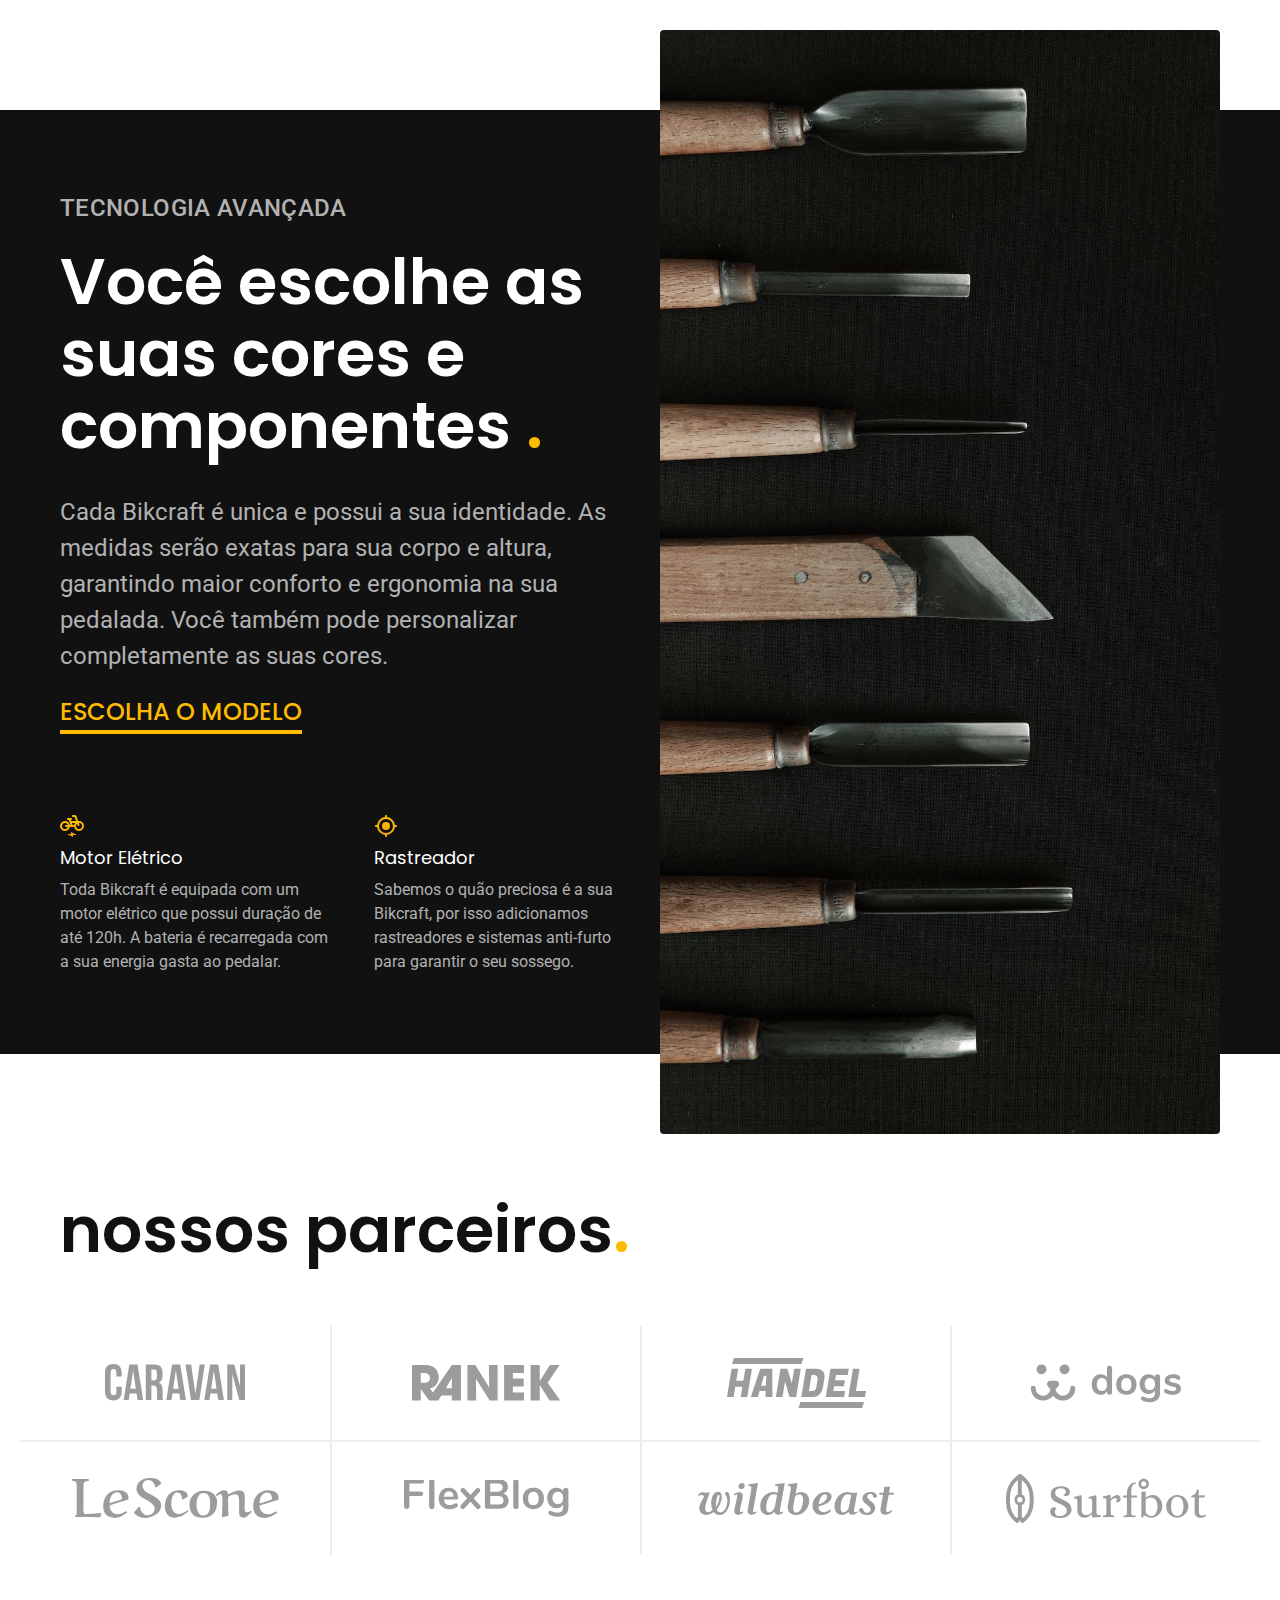
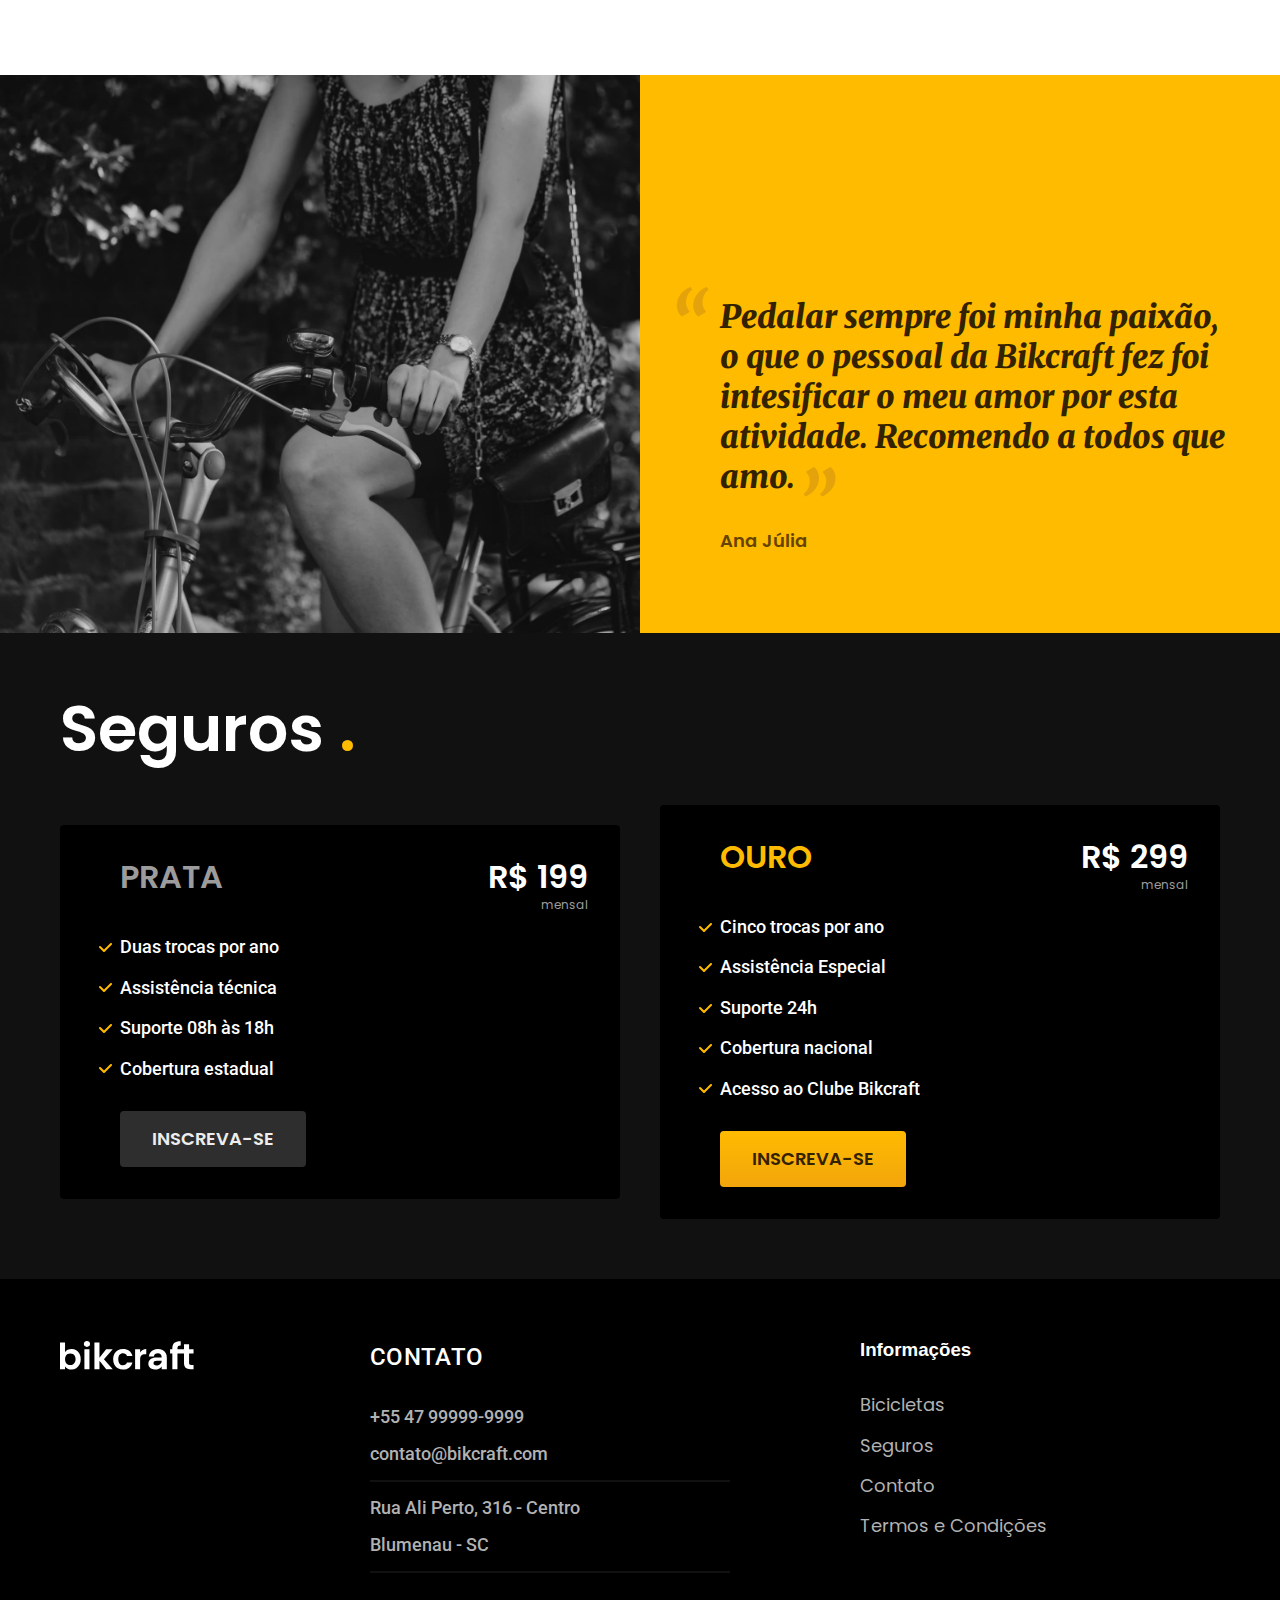
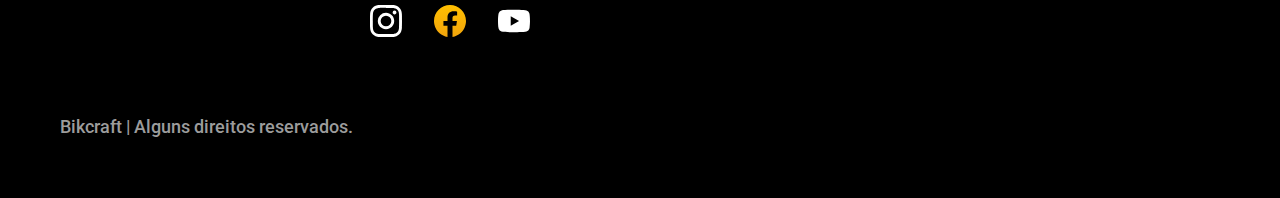
==== commit 5e248242: "página seguros" ====
--- a/index.html
+++ b/index.html
@@ -135,7 +135,7 @@
         </span>
         <ul class="font-2-m cor-0">
           <li>Duas trocas por ano</li>
-          <li>Assitência técnica</li>
+          <li>Assistência técnica</li>
           <li>Suporte 08h às 18h</li>
           <li>Cobertura estadual</li>
         </ul>
@@ -148,7 +148,7 @@
         </span>
         <ul class="font-2-m cor-0">
           <li>Cinco trocas por ano</li>
-          <li>Assitência Especial</li>
+          <li>Assistência Especial</li>
           <li>Suporte 24h</li>
           <li>Cobertura nacional</li>
           <li>Acesso ao Clube Bikcraft</li>
--- a/css/style.css
+++ b/css/style.css
@@ -16,6 +16,12 @@
 
 /* Bicicletas */
 @import "./bicicletas/bicicletas-lista.css";
+@import "./bicicletas/bicicletas.css";
 
 /* Seguros */
 @import "./seguros/seguros.css";
+@import "./seguros/vantagens.css";
+@import "./seguros/perguntas.css";
+
+/* Termos */
+@import "./termos/termos.css";
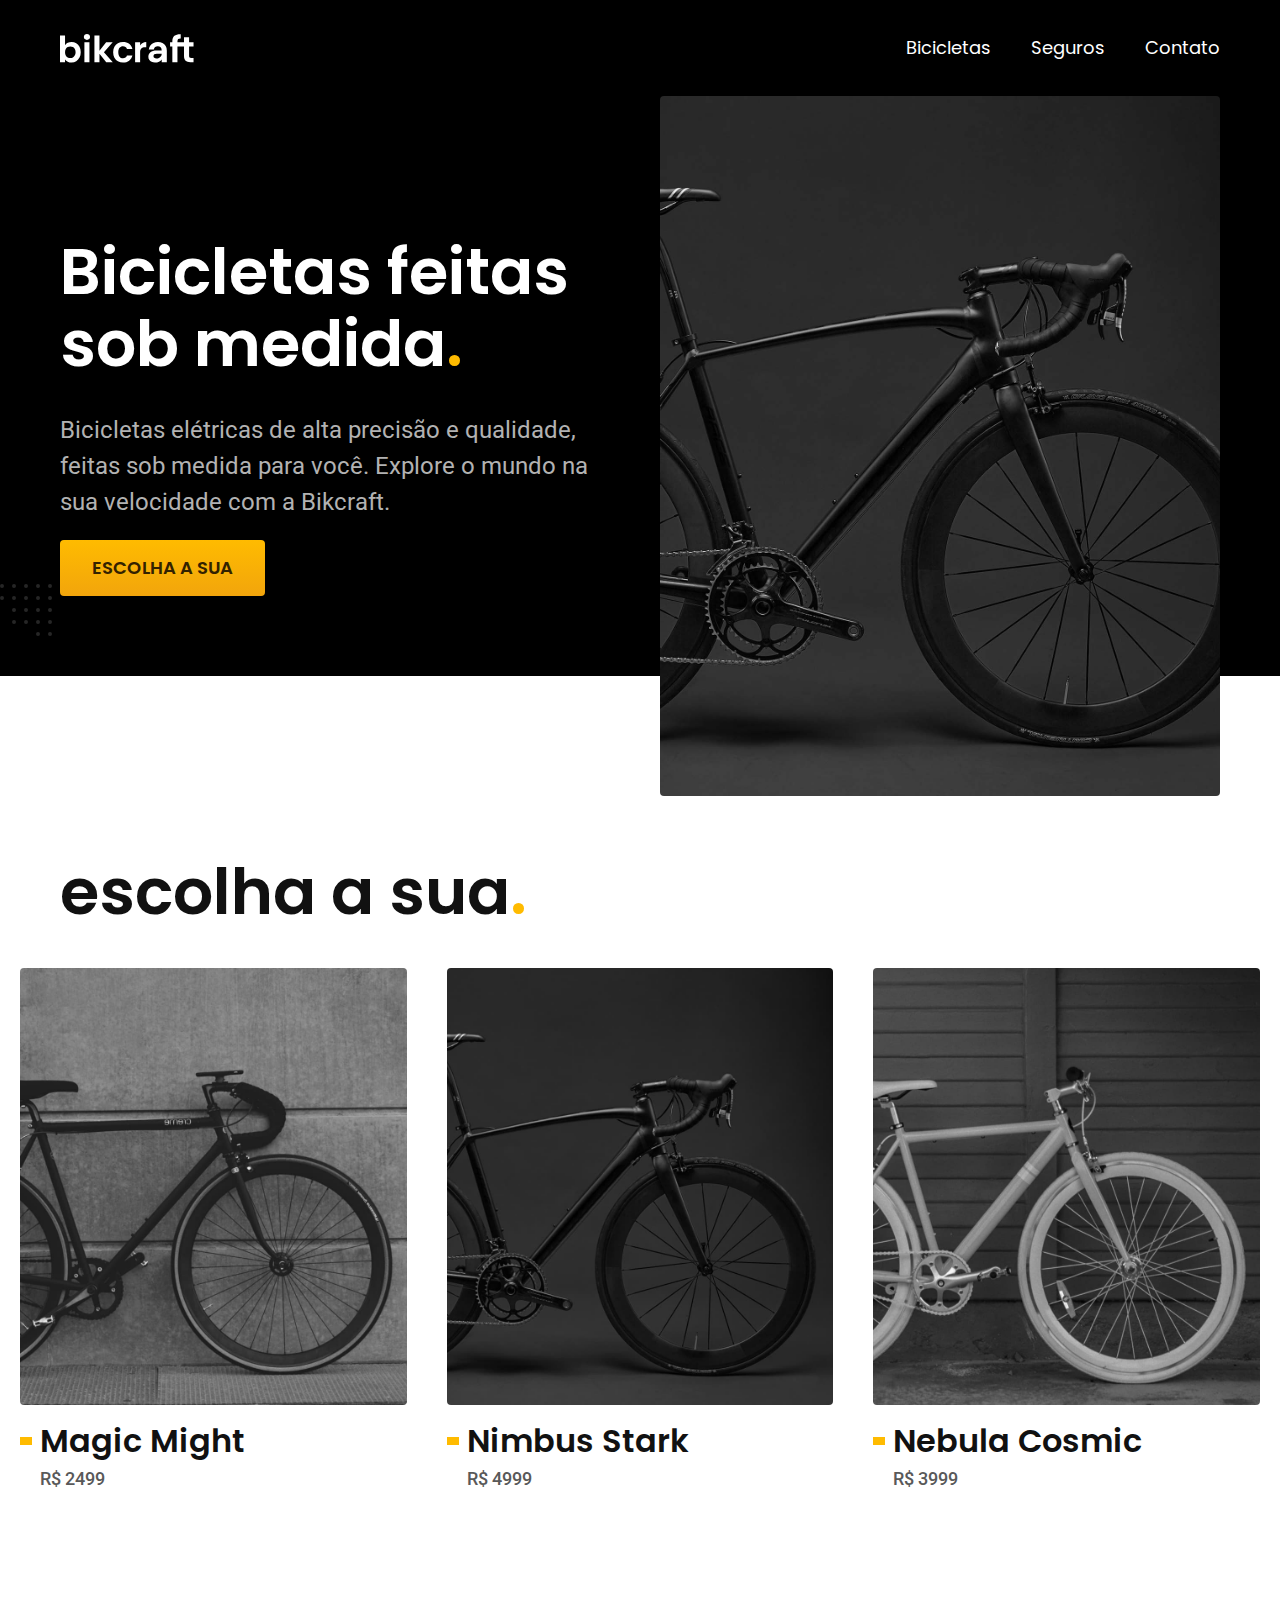
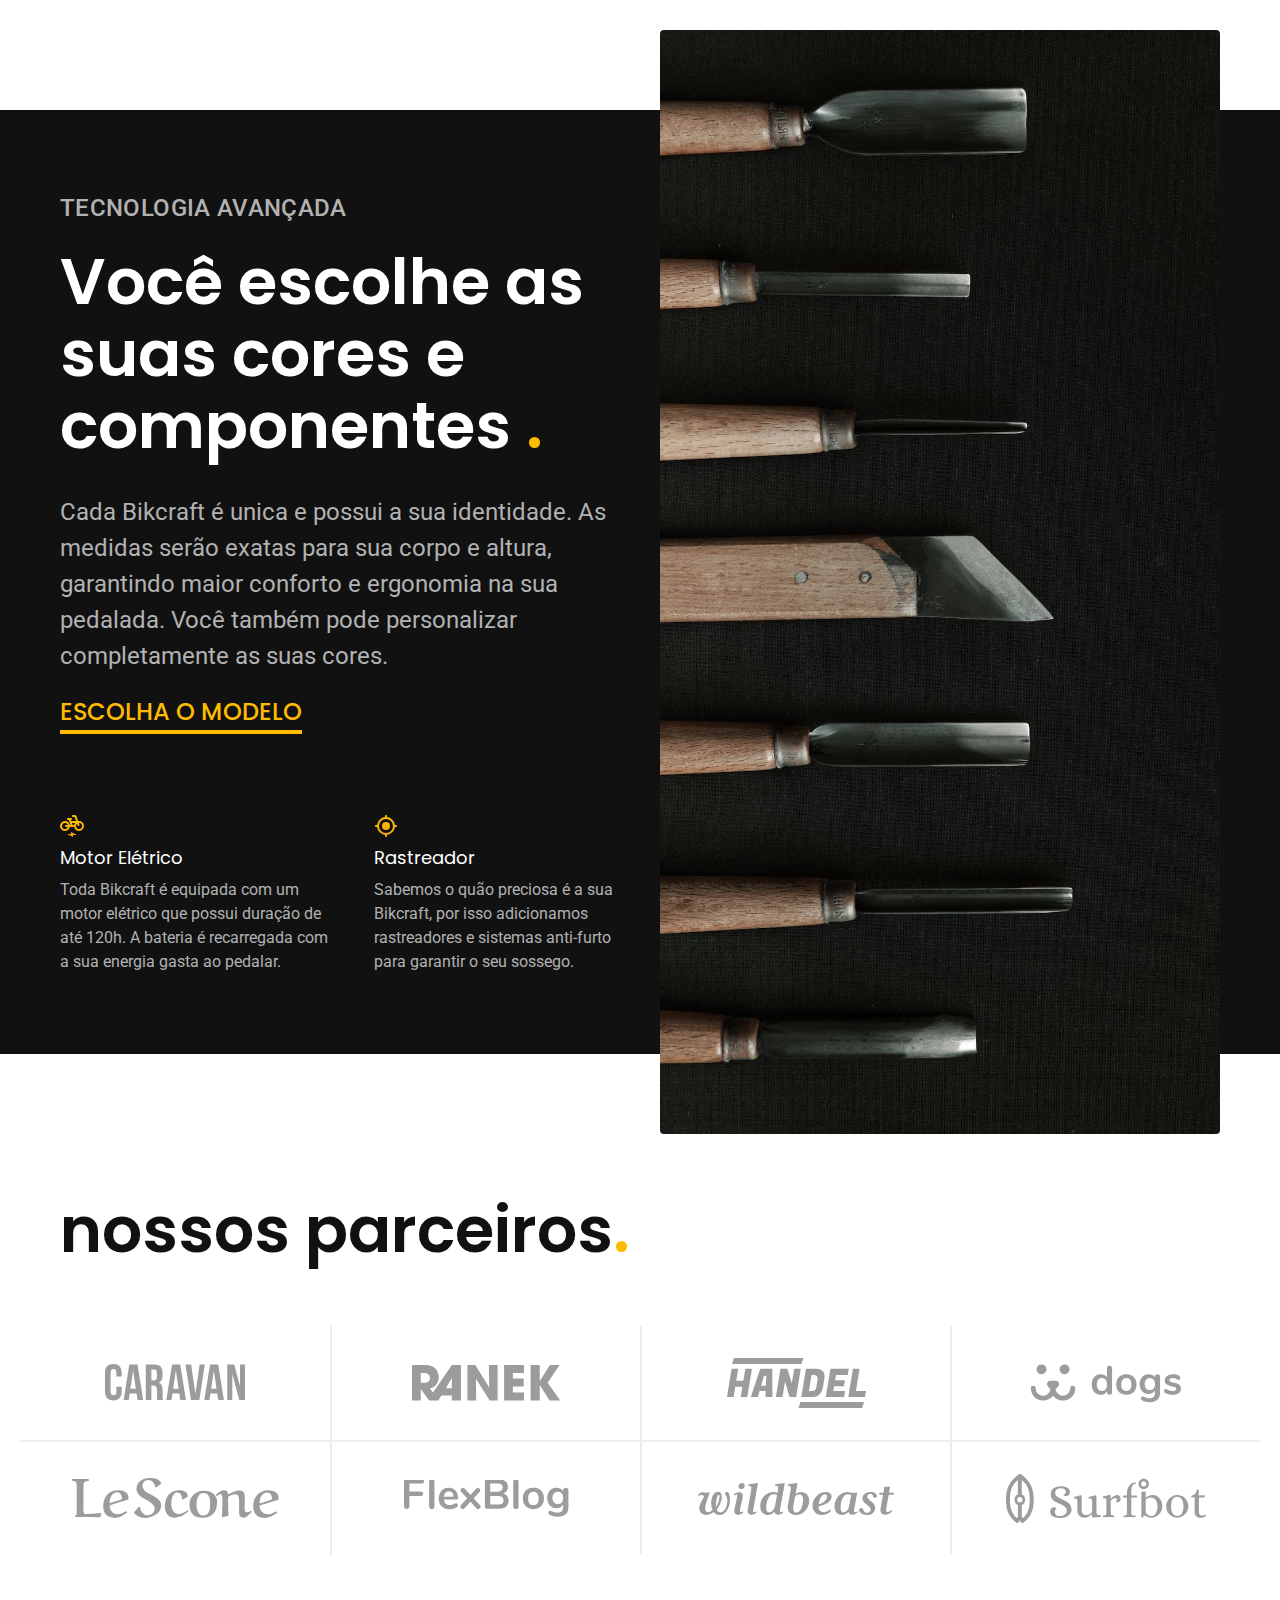
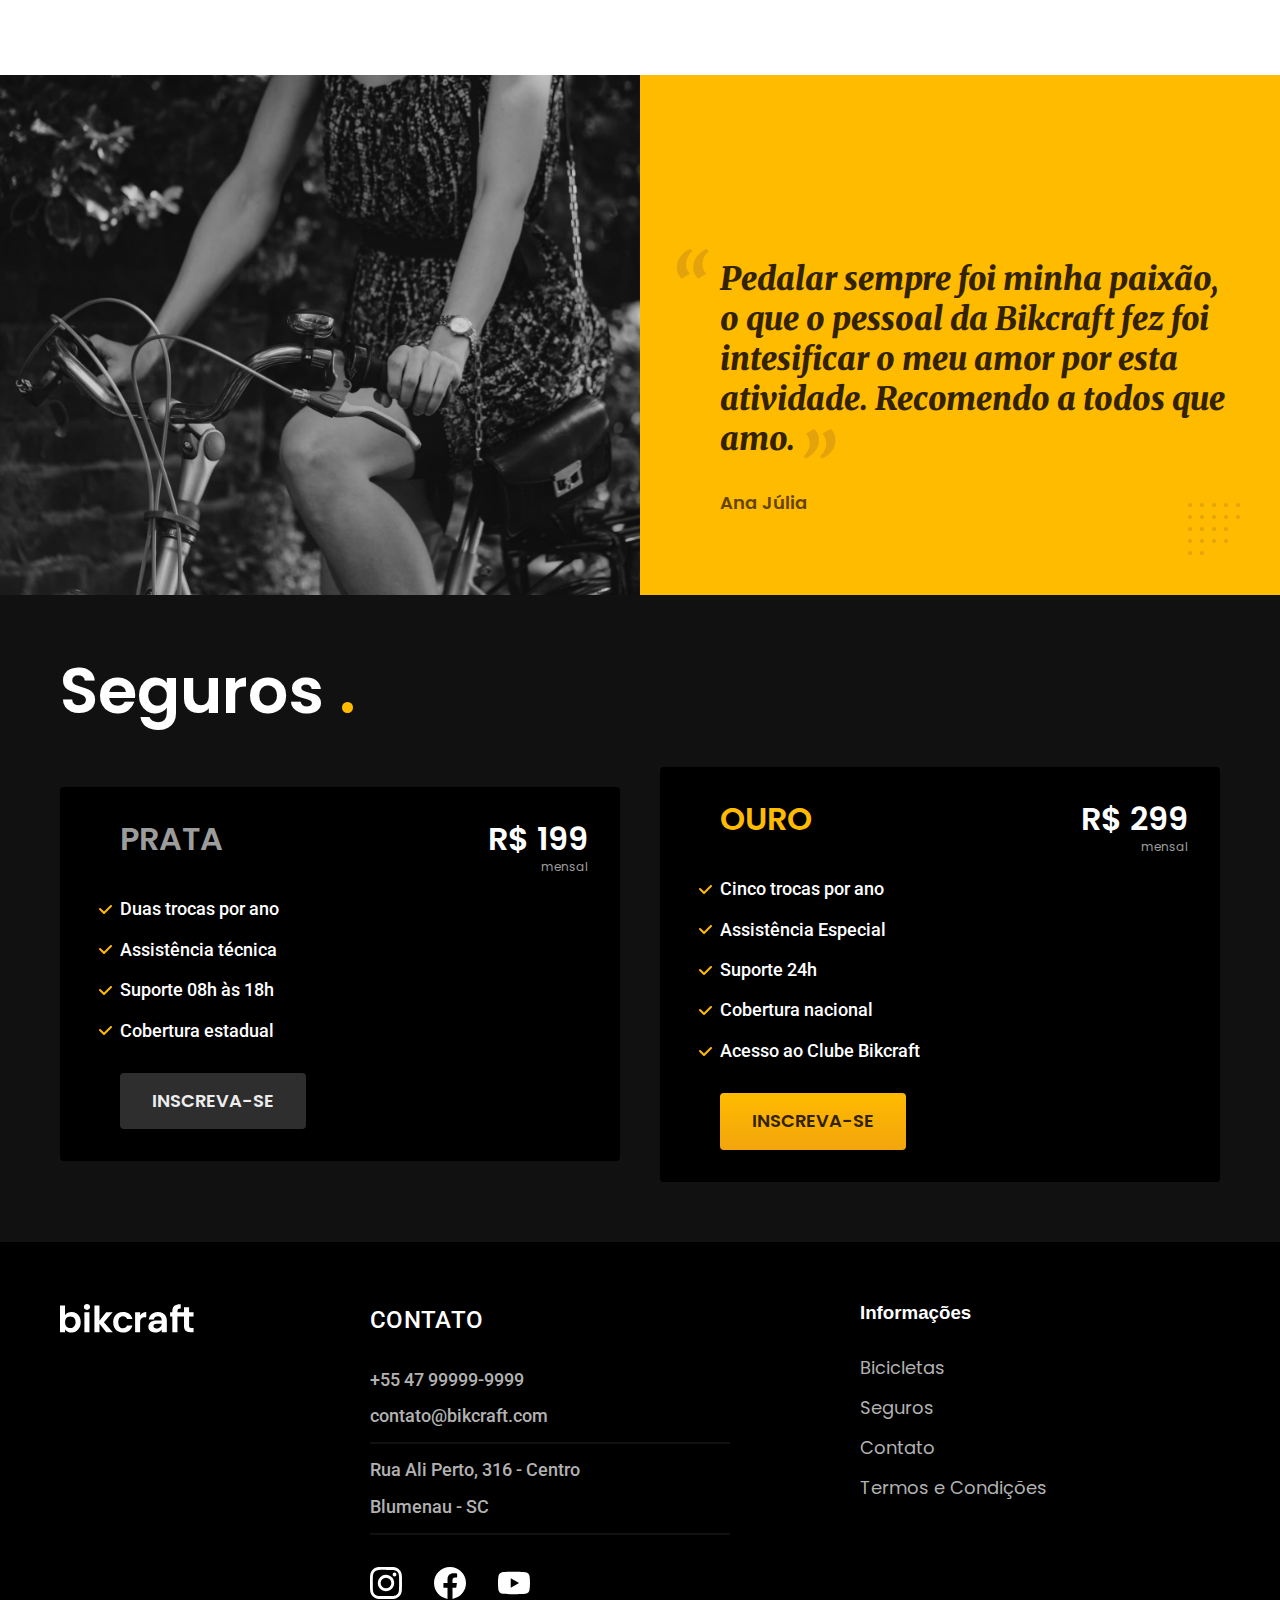
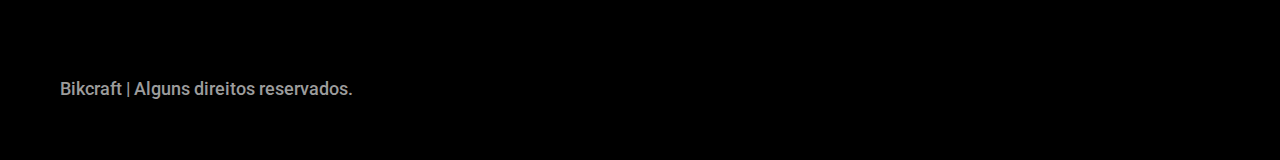
==== commit 49f87f28: "decorações e otimizações" ====
--- a/index.html
+++ b/index.html
@@ -9,6 +9,7 @@
   <title>Bikcraft - Bicicletas Elétricas</title>
   <meta name="description" content="Bicicletas elétricas de alta precisão e qualidade, feitas sob medida para o cliente. Explore o mundo na sua velocidade 
   com o Bikcraft.">
+
 
   <link rel="stylesheet" href="./css/style.css">
   <link rel="preconnect" href="https://fonts.googleapis.com">
@@ -20,7 +21,7 @@
   <header class="header-bg">
     <div class="header container">
       <a href="./">
-        <img src="./img/bikcraft.svg" alt="Bikcraft">
+        <img src="./img/bikcraft.svg" width="136" height="32" alt="Bikcraft">
       </a>
       <nav aria-label="primaria">
         <ul class="header-menu font-1-m cor-0">
@@ -39,33 +40,34 @@
         <p class="font-2-l cor-5">Bicicletas elétricas de alta precisão e qualidade, feitas sob medida para você. Explore o mundo na sua velocidade com a Bikcraft.</p>
         <a class="botao" href="./bicicletas">Escolha a sua</a>
       </div>
-      <div>
+      <picture>
+        <source media="(max-width: 800px)" srcset="./img/bicicletas/nimbus.jpg">
         <img src="./img/fotos/introducao.jpg" alt="Bicicleta elétrica preta.">
-      </div>
+      </picture>
+
     </div>
   </main>
 
   <article class="bicicletas-lista">
     <h2 class="container font-1-xxl">escolha a sua<span class="cor-p1">.</span></h2>
-
     <ul>
       <li>
         <a href="./bicicletas/magic.html">
-          <img src="./img/bicicletas/magic-home.jpg" alt="Bicicleta preta">
+          <img src="./img/bicicletas/magic-home.jpg" width="920" height="1040" alt="Bicicleta preta">
           <h3 class="font-1-xl">Magic Might</h3>
           <span class="font-2-m cor-8">R$ 2499</span>
         </a>
       </li>
       <li>
         <a href="./bicicletas/nimbus.html">
-          <img src="./img/bicicletas/nimbus-home.jpg" alt="Bicicleta preta">
+          <img src="./img/bicicletas/nimbus-home.jpg" width="920" height="1040" alt="Bicicleta preta">
           <h3 class="font-1-xl">Nimbus Stark</h3>
           <span class="font-2-m cor-8">R$ 4999</span>
         </a>
       </li>
       <li>
         <a href="./bicicletas/nebula.html">
-          <img src="./img/bicicletas/nebula-home.jpg" alt="Bicicleta preta">
+          <img src="./img/bicicletas/nebula-home.jpg" width="920" height="1040" alt="Bicicleta preta">
           <h3 class="font-1-xl">Nebula Cosmic</h3>
           <span class="font-2-m cor-8">R$ 3999</span>
         </a>
@@ -82,19 +84,19 @@
         <a class="link" href="./bicicletas.html">Escolha o modelo</a>
         <div class="tecnologia-vantagens">
           <div>
-            <img src="./img/icones/eletrica.svg" alt="">
+            <img src="./img/icones/eletrica.svg" width="24" height="24" alt="">
             <h3 class="font-1-m cor-0">Motor Elétrico</h3>
             <p class="font-2-s cor-5">Toda Bikcraft é equipada com um motor elétrico que possui duração de até 120h. A bateria é recarregada com a sua energia gasta ao pedalar.</p>
           </div>
           <div>
-            <img src="./img/icones/rastreador.svg" alt="">
+            <img src="./img/icones/rastreador.svg" width="24" height="24" alt="">
             <h3 class="font-1-m cor-0">Rastreador</h3>
             <p class="font-2-s cor-5">Sabemos o quão preciosa é a sua Bikcraft, por isso adicionamos rastreadores e sistemas anti-furto para garantir o seu sossego.</p>
           </div>
         </div>
       </div>
       <div class="tecnologia-imagem">
-        <img src="./img/fotos/tecnologia.jpg" alt="">
+        <img src="./img/fotos/tecnologia.jpg" width="1200" height="1920" alt="">
       </div>
     </div>
   </article>
@@ -102,20 +104,20 @@
   <section class="parceiros" aria-label="Nossos Parceiros">
     <h2 class="container font-1-xxl">nossos parceiros<span class="cor-p1">.</span></h2>
     <ul>
-      <li><img src="./img/parceiros/caravan.svg" alt="caravan"></li>
-      <li><img src="./img/parceiros/ranek.svg" alt="ranek.svg"></li>
-      <li><img src="./img/parceiros/handel.svg" alt="handel.svg"></li>
-      <li><img src="./img/parceiros/dogs.svg" alt="dogs.svg"></li>
-      <li><img src="./img/parceiros/lescone.svg" alt="lescone"></li>
-      <li><img src="./img/parceiros/flexblog.svg" alt="flexblog"></li>
-      <li><img src="./img/parceiros/wildbeast.svg" alt="wildbeast"></li>
-      <li><img src="./img/parceiros/surfbot.svg" alt="surfbot.svg"></li>
+      <li><img src="./img/parceiros/caravan.svg" width="140" height="38" alt="caravan"></li>
+      <li><img src="./img/parceiros/ranek.svg" width="149" height="36" alt="ranek.svg"></li>
+      <li><img src="./img/parceiros/handel.svg" width="139" height="50" alt="handel.svg"></li>
+      <li><img src="./img/parceiros/dogs.svg" width="152" height="39" alt="dogs.svg"></li>
+      <li><img src="./img/parceiros/lescone.svg" width="208" height="41" alt="lescone"></li>
+      <li><img src="./img/parceiros/flexblog.svg" width="165" height="38" alt="flexblog"></li>
+      <li><img src="./img/parceiros/wildbeast.svg" width="196" height="34" alt="wildbeast"></li>
+      <li><img src="./img/parceiros/surfbot.svg" width="200" height="49" alt="surfbot.svg"></li>
     </ul>
   </section>
 
   <section class="depoimento" aria-label="Depoimento">
     <div>
-      <img src="./img/fotos/depoimento.jpg" alt="Pessoa pedalando uma bicicleta Bikcraft">
+      <img src="./img/fotos/depoimento.jpg" width="1560" height="1360"  alt="Pessoa pedalando uma bicicleta Bikcraft">
     </div>
     <div class="depoimento-conteudo">
       <blockquote class="font-1-xl cor-p5">
@@ -171,13 +173,13 @@
         </ul>
         <div class="footer-redes">
           <a href="./">
-            <img src="./img/redes/instagram.svg" alt="Instagram">
+            <img src="./img/redes/instagram.svg" width="32" height="32"  alt="Instagram">
           </a>
           <a href="./">
-            <img src="./img/redes/facebook-p.svg" alt="Facebook">
+            <img src="./img/redes/facebook.svg" width="32" height="32" alt="Facebook">
           </a>
           <a href="./">
-            <img src="./img/redes/youtube.svg" alt="YouTube">
+            <img src="./img/redes/youtube.svg" width="32" height="32"alt="YouTube">
           </a>
         </div>
 
--- a/css/style.css
+++ b/css/style.css
@@ -7,12 +7,17 @@
 
 /* Utilidades */
 @import "./utilidades/componentes.css";
+@import "./utilidades/formulario.css";
 
 /* Home */
 @import "./home/introducao.css";
 @import "./home/tecnologia.css";
 @import "./home/parceiros.css";
 @import "./home/depoimento.css";
+
+/* Bicicleta */
+@import "./bicicleta/bicicleta.css";
+@import "./bicicleta/seguro.css";
 
 /* Bicicletas */
 @import "./bicicletas/bicicletas-lista.css";
@@ -23,5 +28,12 @@
 @import "./seguros/vantagens.css";
 @import "./seguros/perguntas.css";
 
+/* Contato */
+@import "./contato/contatos.css";
+@import "./contato/lojas.css";
+
+/* Orçamento */
+@import "./orcamento/orcamento.css";
+
 /* Termos */
 @import "./termos/termos.css";
